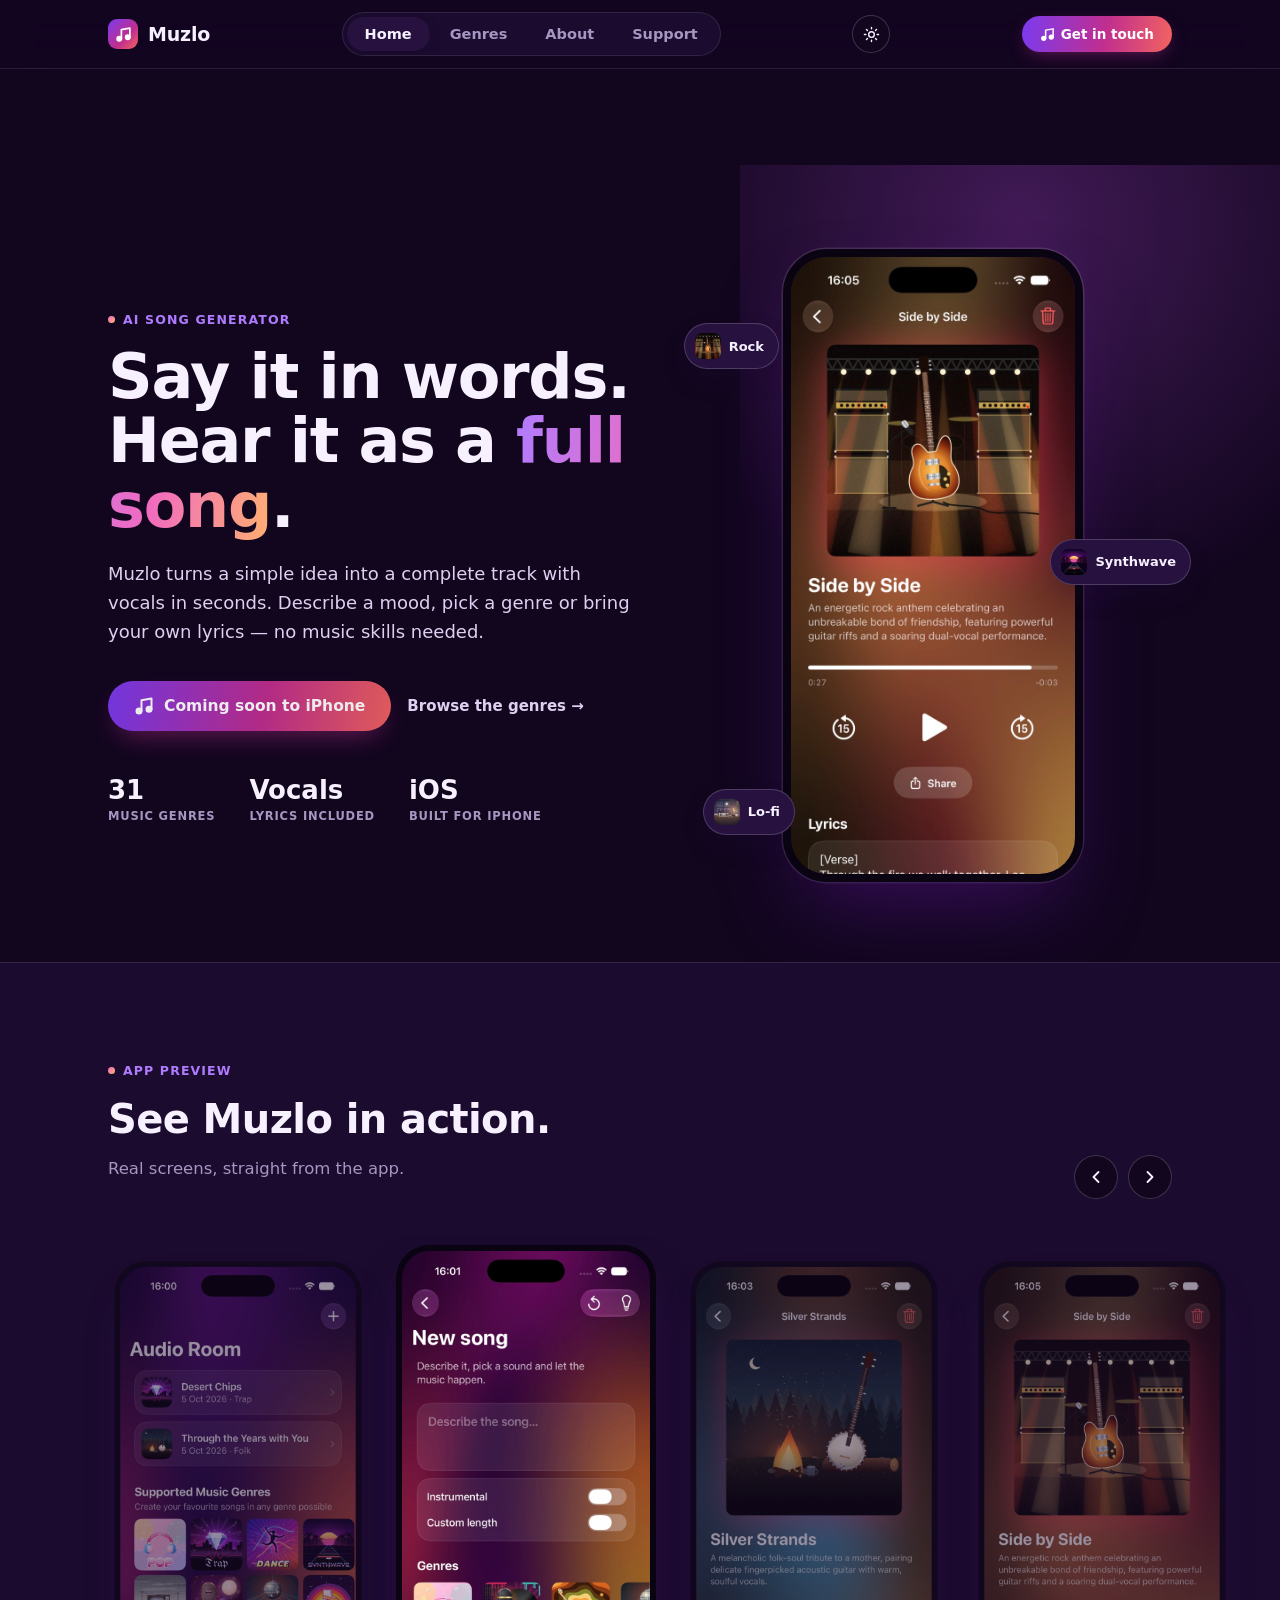
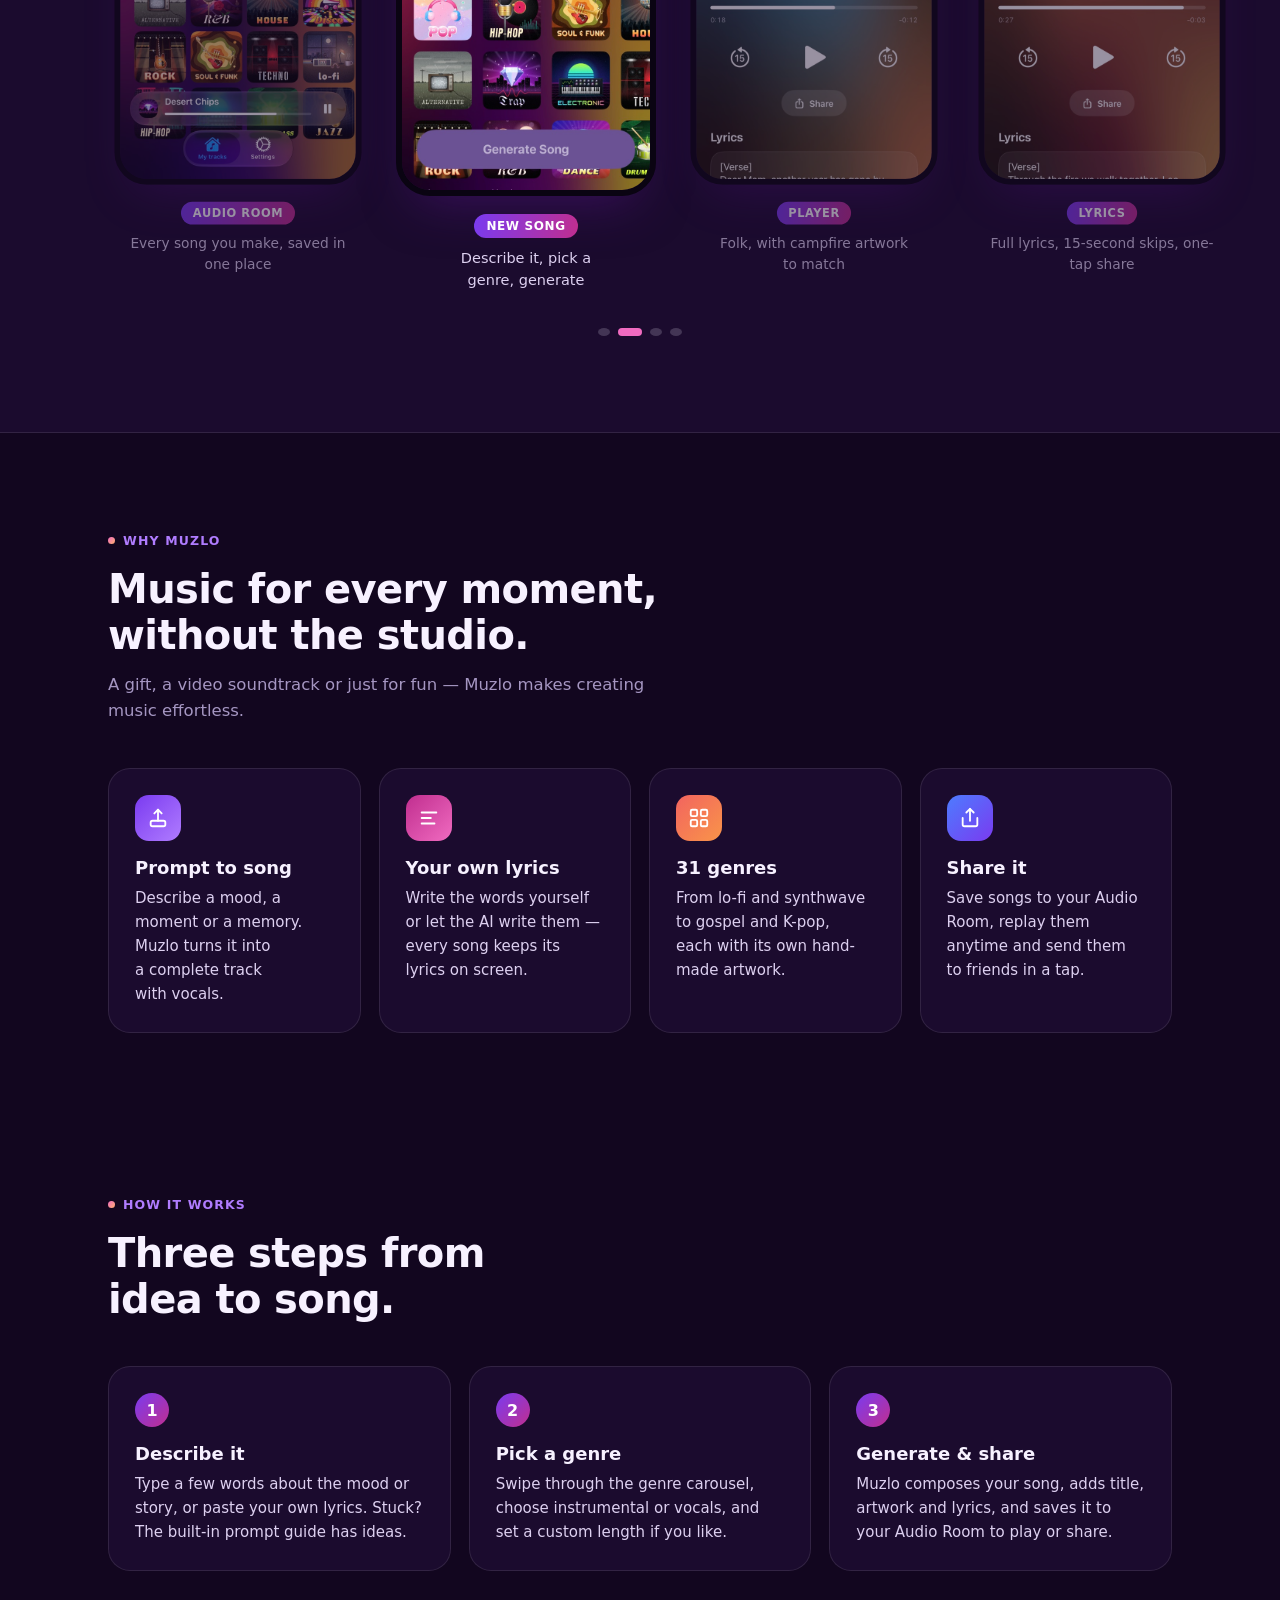
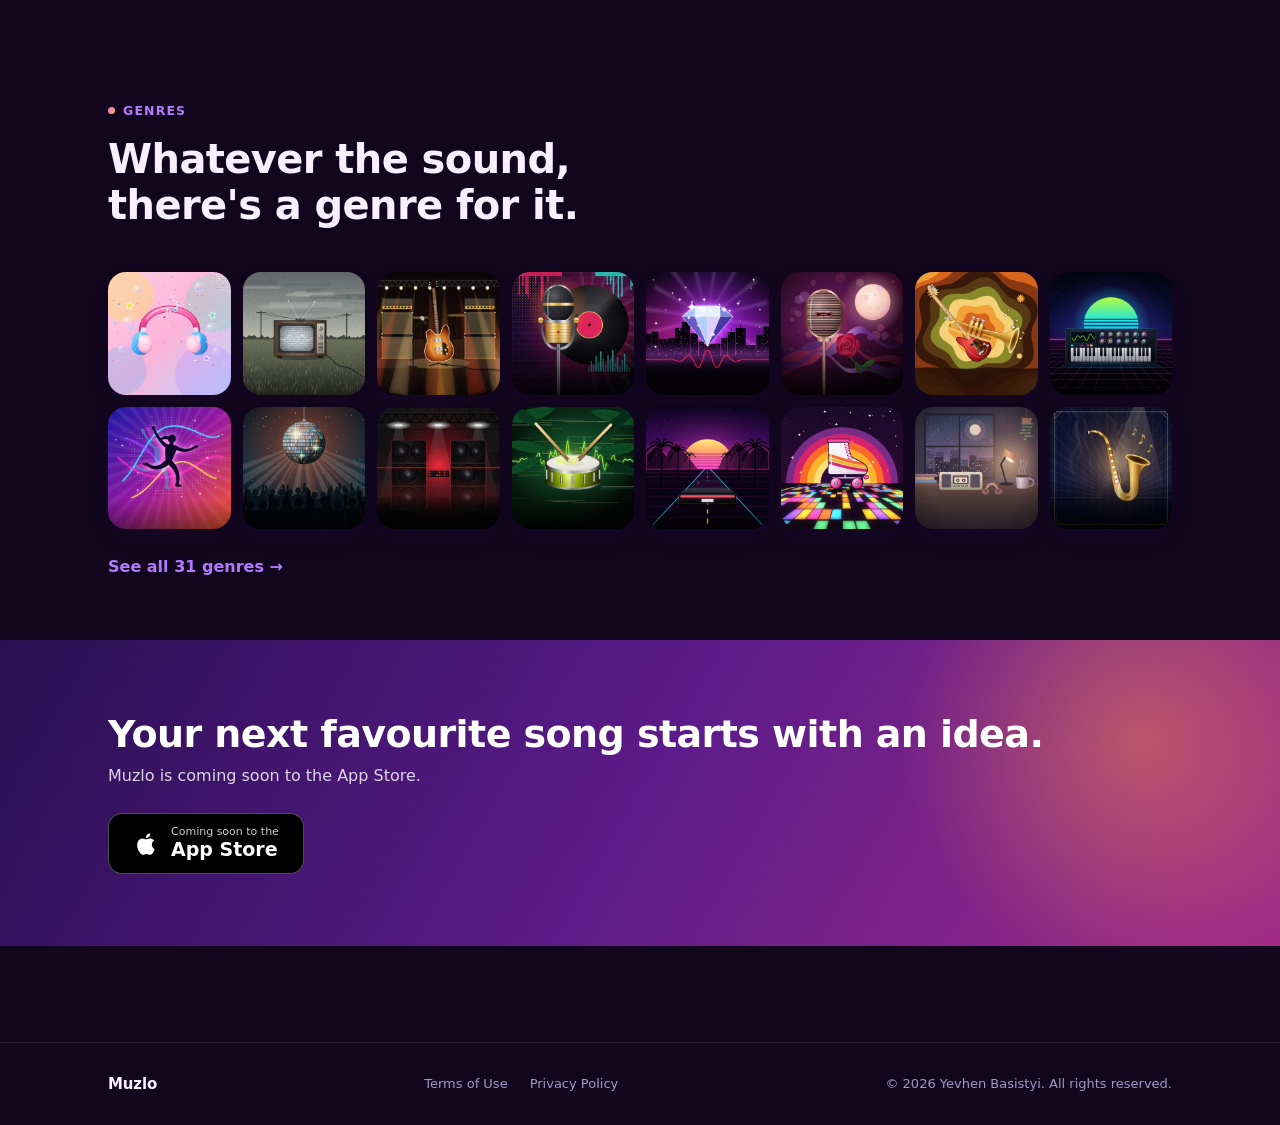
==== index.html @ 52a5652e "second commit" ====
<!DOCTYPE html>
<html lang="en">
<head>
<script>
(function(){
  try{document.documentElement.setAttribute('data-theme',localStorage.getItem('muzlo-theme')||'dark');}
  catch(e){document.documentElement.setAttribute('data-theme','dark');}
})();
</script>
<meta charset="UTF-8">
<meta name="viewport" content="width=device-width, initial-scale=1">
<title>Muzlo — Turn Your Ideas Into Songs</title>
<meta name="description" content="Muzlo turns your ideas into real songs with AI. Describe a mood, pick a genre or write your own lyrics and get a complete song with vocals in seconds. Coming soon to iPhone.">
<link rel="icon" type="image/svg+xml" href="assets/favicon.svg">
<meta property="og:title" content="Muzlo — Turn Your Ideas Into Songs">
<meta property="og:description" content="Muzlo turns your ideas into real songs with AI. Describe a mood, pick a genre or write your own lyrics and get a complete song with vocals in seconds. Coming soon to iPhone.">
<meta property="og:type" content="website">
<meta name="twitter:card" content="summary">
<link rel="canonical" href="https://yevbas.github.io/Muzlo-Web/">
<meta property="og:url" content="https://yevbas.github.io/Muzlo-Web/">
<link rel="stylesheet" href="assets/style.css">
</head>
<body>
<nav class="topnav">
  <div class="wrap topnav-row">
    <a href="#home" class="brand" data-tab-link="home">
      <span class="mark"><svg viewBox="0 0 24 24" fill="none" stroke="currentColor" stroke-width="2.4" stroke-linecap="round" stroke-linejoin="round"><path d="M9 18V5l12-2v13"/><circle cx="6" cy="18" r="3" fill="currentColor"/><circle cx="18" cy="16" r="3" fill="currentColor"/></svg></span>
      <span class="brand-word">Muzlo</span>
    </a>
    <div class="tabbar" id="tabbar" role="tablist" aria-label="Site sections">
      <button role="tab" aria-selected="true" data-tab="home" class="active">Home</button>
      <button role="tab" aria-selected="false" data-tab="genres">Genres</button>
      <button role="tab" aria-selected="false" data-tab="about">About</button>
      <button role="tab" aria-selected="false" data-tab="support">Support</button>
    </div>
    <button type="button" class="theme-toggle" id="themeToggle" aria-label="Toggle color theme">
      <svg class="icon-sun" viewBox="0 0 24 24" fill="none" stroke="currentColor" stroke-width="2" stroke-linecap="round" stroke-linejoin="round"><circle cx="12" cy="12" r="4"/><path d="M12 2v2M12 20v2M4.93 4.93l1.41 1.41M17.66 17.66l1.41 1.41M2 12h2M20 12h2M6.34 17.66l-1.41 1.41M19.07 4.93l-1.41 1.41"/></svg>
      <svg class="icon-moon" viewBox="0 0 24 24" fill="none" stroke="currentColor" stroke-width="2" stroke-linecap="round" stroke-linejoin="round"><path d="M21 12.79A9 9 0 1 1 11.21 3 7 7 0 0 0 21 12.79z"/></svg>
    </button>
    <a class="nav-cta" href="#support" data-tab-link="support"><svg viewBox="0 0 24 24" fill="none" stroke="currentColor" stroke-width="2.4" stroke-linecap="round" stroke-linejoin="round"><path d="M9 18V5l12-2v13"/><circle cx="6" cy="18" r="3" fill="currentColor"/><circle cx="18" cy="16" r="3" fill="currentColor"/></svg><span class="long">Get in touch</span></a>
  </div>
</nav>

<!-- ============ HOME ============ -->
<section class="tabpanel active" id="tab-home" role="tabpanel">
  <div class="hero">
    <div class="hero-bloom" aria-hidden="true"></div>
    <div class="wrap hero-grid">
      <div>
        <div class="eyebrow">AI song generator</div>
        <h1>Say it in words.<br>Hear it as a <span class="grad">full song</span>.</h1>
        <p class="lead">Muzlo turns a simple idea into a complete track with vocals in seconds. Describe a mood, pick a genre or bring your own lyrics — no music skills needed.</p>
        <div class="hero-actions">
          <span class="btn-primary soon"><svg viewBox="0 0 24 24" fill="none" stroke="currentColor" stroke-width="2.4" stroke-linecap="round" stroke-linejoin="round"><path d="M9 18V5l12-2v13"/><circle cx="6" cy="18" r="3" fill="currentColor"/><circle cx="18" cy="16" r="3" fill="currentColor"/></svg>Coming soon to iPhone</span>
          <a class="btn-ghost" data-tab-link="genres" href="#genres">Browse the genres →</a>
        </div>
        <div class="hero-stats">
          <div class="stat"><b>31</b><span>MUSIC GENRES</span></div>
          <div class="stat"><b>Vocals</b><span>LYRICS INCLUDED</span></div>
          <div class="stat"><b>iOS</b><span>BUILT FOR IPHONE</span></div>
        </div>
      </div>
      <div class="hero-visual">
        <div class="phone-stage">
          <div class="phone-shell"><img src="assets/screenshots/song-rock.jpg" alt="Muzlo playing a rock song called Side by Side" /></div>
          <div class="float-chip chip-a"><img src="assets/genres/rock.jpg" alt="">Rock</div>
          <div class="float-chip chip-b"><img src="assets/genres/synthwave.jpg" alt="">Synthwave</div>
          <div class="float-chip chip-c"><img src="assets/genres/lofi.jpg" alt="">Lo-fi</div>
        </div>
      </div>
    </div>
  </div>

  <section class="showcase">
    <div class="wrap">
      <div class="showcase-head">
        <div class="section-head" style="margin-bottom:0">
          <div class="eyebrow">App preview</div>
          <h2>See Muzlo in action.</h2>
          <p>Real screens, straight from the app.</p>
        </div>
        <div class="showcase-nav">
          <button type="button" id="showcasePrev" aria-label="Scroll previous"><svg viewBox="0 0 24 24" fill="none" stroke="currentColor" stroke-width="2.2" stroke-linecap="round" stroke-linejoin="round"><path d="M15 18l-6-6 6-6"/></svg></button>
          <button type="button" id="showcaseNext" aria-label="Scroll next"><svg viewBox="0 0 24 24" fill="none" stroke="currentColor" stroke-width="2.2" stroke-linecap="round" stroke-linejoin="round"><path d="M9 18l6-6-6-6"/></svg></button>
        </div>
      </div>
    </div>
    <div class="showcase-track" id="showcaseTrack">
        <div class="preview-card">
          <div class="preview-screen"><img src="assets/screenshots/home.jpg" alt="Muzlo Audio Room showing saved songs and the supported genres grid" loading="lazy" /></div>
          <span class="preview-tag">Audio Room</span>
          <p class="preview-caption">Every song you make, saved in one place</p>
        </div>
        <div class="preview-card">
          <div class="preview-screen"><img src="assets/screenshots/compose.jpg" alt="Muzlo New song screen with prompt box and genre carousel" loading="lazy" /></div>
          <span class="preview-tag">New song</span>
          <p class="preview-caption">Describe it, pick a genre, generate</p>
        </div>
        <div class="preview-card">
          <div class="preview-screen"><img src="assets/screenshots/song-folk.jpg" alt="Muzlo song player for a folk track with artwork and lyrics" loading="lazy" /></div>
          <span class="preview-tag">Player</span>
          <p class="preview-caption">Folk, with campfire artwork to match</p>
        </div>
        <div class="preview-card">
          <div class="preview-screen"><img src="assets/screenshots/song-rock.jpg" alt="Muzlo song player for a rock track with artwork and lyrics" loading="lazy" /></div>
          <span class="preview-tag">Lyrics</span>
          <p class="preview-caption">Full lyrics, 15-second skips, one-tap share</p>
        </div>
    </div>
    <div class="showcase-dots" id="showcaseDots"></div>
  </section>

  <section>
    <div class="wrap">
      <div class="section-head">
        <div class="eyebrow">Why Muzlo</div>
        <h2>Music for every moment, without the studio.</h2>
        <p>A gift, a video soundtrack or just for fun — Muzlo makes creating music effortless.</p>
      </div>
      <div class="feature-grid">
        <div class="feature-card"><div class="feature-icon fi-a"><svg viewBox="0 0 24 24" fill="none" stroke="currentColor" stroke-width="2" stroke-linecap="round" stroke-linejoin="round"><path d="M12 3v12"/><path d="M8 7l4-4 4 4"/><rect x="4" y="15" width="16" height="6" rx="2"/></svg></div><h3>Prompt to song</h3><p>Describe a mood, a moment or a memory. Muzlo turns it into a complete track with vocals.</p></div>
        <div class="feature-card"><div class="feature-icon fi-b"><svg viewBox="0 0 24 24" fill="none" stroke="currentColor" stroke-width="2" stroke-linecap="round" stroke-linejoin="round"><path d="M4 6h16M4 12h10M4 18h14"/></svg></div><h3>Your own lyrics</h3><p>Write the words yourself or let the AI write them — every song keeps its lyrics on screen.</p></div>
        <div class="feature-card"><div class="feature-icon fi-c"><svg viewBox="0 0 24 24" fill="none" stroke="currentColor" stroke-width="2" stroke-linecap="round" stroke-linejoin="round"><rect x="3" y="3" width="7" height="7" rx="1.5"/><rect x="14" y="3" width="7" height="7" rx="1.5"/><rect x="3" y="14" width="7" height="7" rx="1.5"/><rect x="14" y="14" width="7" height="7" rx="1.5"/></svg></div><h3>31 genres</h3><p>From lo-fi and synthwave to gospel and K-pop, each with its own hand-made artwork.</p></div>
        <div class="feature-card"><div class="feature-icon fi-d"><svg viewBox="0 0 24 24" fill="none" stroke="currentColor" stroke-width="2" stroke-linecap="round" stroke-linejoin="round"><path d="M4 12v7a2 2 0 0 0 2 2h12a2 2 0 0 0 2-2v-7"/><path d="M16 6l-4-4-4 4"/><path d="M12 2v13"/></svg></div><h3>Share it</h3><p>Save songs to your Audio Room, replay them anytime and send them to friends in a tap.</p></div>
      </div>
    </div>
  </section>

  <section class="tight" id="how-it-works">
    <div class="wrap">
      <div class="section-head">
        <div class="eyebrow">How it works</div>
        <h2>Three steps from idea to song.</h2>
      </div>
      <div class="stage-row">
        <div class="stage"><span class="stage-num">1</span><h3>Describe it</h3><p>Type a few words about the mood or story, or paste your own lyrics. Stuck? The built-in prompt guide has ideas.</p></div>
        <div class="stage"><span class="stage-num">2</span><h3>Pick a genre</h3><p>Swipe through the genre carousel, choose instrumental or vocals, and set a custom length if you like.</p></div>
        <div class="stage"><span class="stage-num">3</span><h3>Generate &amp; share</h3><p>Muzlo composes your song, adds title, artwork and lyrics, and saves it to your Audio Room to play or share.</p></div>
      </div>
    </div>
  </section>

  <section class="tight">
    <div class="wrap">
      <div class="section-head">
        <div class="eyebrow">Genres</div>
        <h2>Whatever the sound, there's a genre for it.</h2>
      </div>
      <div class="genre-mosaic">
        <img src="assets/genres/pop.jpg" alt="Pop genre artwork" loading="lazy">
        <img src="assets/genres/alternative.jpg" alt="Alternative genre artwork" loading="lazy">
        <img src="assets/genres/rock.jpg" alt="Rock genre artwork" loading="lazy">
        <img src="assets/genres/hiphop.jpg" alt="Hip-hop genre artwork" loading="lazy">
        <img src="assets/genres/trap.jpg" alt="Trap genre artwork" loading="lazy">
        <img src="assets/genres/rnb.jpg" alt="R&amp;B genre artwork" loading="lazy">
        <img src="assets/genres/soulfunk.jpg" alt="Soul / Funk genre artwork" loading="lazy">
        <img src="assets/genres/electronic.jpg" alt="Electronic genre artwork" loading="lazy">
        <img src="assets/genres/dance.jpg" alt="Dance / EDM genre artwork" loading="lazy">
        <img src="assets/genres/house.jpg" alt="House genre artwork" loading="lazy">
        <img src="assets/genres/techno.jpg" alt="Techno genre artwork" loading="lazy">
        <img src="assets/genres/drumandbass.jpg" alt="Drum and bass genre artwork" loading="lazy">
        <img src="assets/genres/synthwave.jpg" alt="Synthwave genre artwork" loading="lazy">
        <img src="assets/genres/disco.jpg" alt="Disco genre artwork" loading="lazy">
        <img src="assets/genres/lofi.jpg" alt="Lo-fi genre artwork" loading="lazy">
        <img src="assets/genres/jazz.jpg" alt="Jazz genre artwork" loading="lazy">
      </div>
      <a class="more-link" data-tab-link="genres" href="#genres">See all 31 genres →</a>
    </div>
  </section>

  <div class="cta-banner">
    <div class="cta-glow" aria-hidden="true"></div>
    <div class="wrap cta-inner">
      <div><h2>Your next favourite song starts with an idea.</h2><p>Muzlo is coming soon to the App Store.</p></div>
      <div class="store-badges"><span class="store-badge" aria-disabled="true">
          <svg viewBox="0 0 24 24" fill="currentColor"><path d="M18.71 19.5c-.83 1.24-1.71 2.45-3.05 2.47-1.34.03-1.77-.79-3.29-.79-1.53 0-2 .77-3.27.82-1.31.05-2.3-1.32-3.14-2.55C4.25 17 2.94 12.45 4.7 9.39c.87-1.52 2.43-2.48 4.12-2.5 1.28-.02 2.5.87 3.29.87.78 0 2.26-1.07 3.81-.91.65.03 2.47.26 3.64 1.98-.09.06-2.17 1.28-2.15 3.81.03 3.02 2.65 4.03 2.68 4.04-.02.07-.42 1.44-1.38 2.82zM13 3.5c.73-.83 1.94-1.46 2.94-1.5.13 1.17-.34 2.35-1.04 3.19-.69.85-1.83 1.51-2.95 1.42-.15-1.15.41-2.35 1.05-3.11z"/></svg>
          <span class="lines"><small>Coming soon to the</small><span>App Store</span></span>
        </span></div>
    </div>
  </div>
</section>

<!-- ============ GENRES ============ -->
<section class="tabpanel" id="tab-genres" role="tabpanel">
  <section>
    <div class="wrap">
      <div class="section-head">
        <div class="eyebrow">Supported music genres</div>
        <h1 style="font-size:clamp(30px,4vw,44px);font-weight:800;letter-spacing:-.015em;">Create songs in any genre possible.</h1>
        <p>31 genres, each with its own artwork — and every song you generate gets cover art that matches.</p>
      </div>
      <div class="genre-grid">
        <div class="genre-tile"><img src="assets/genres/pop.jpg" alt="Pop genre artwork" loading="lazy"><span>Pop</span></div>
        <div class="genre-tile"><img src="assets/genres/alternative.jpg" alt="Alternative genre artwork" loading="lazy"><span>Alternative</span></div>
        <div class="genre-tile"><img src="assets/genres/rock.jpg" alt="Rock genre artwork" loading="lazy"><span>Rock</span></div>
        <div class="genre-tile"><img src="assets/genres/hiphop.jpg" alt="Hip-hop genre artwork" loading="lazy"><span>Hip-hop</span></div>
        <div class="genre-tile"><img src="assets/genres/trap.jpg" alt="Trap genre artwork" loading="lazy"><span>Trap</span></div>
        <div class="genre-tile"><img src="assets/genres/rnb.jpg" alt="R&amp;B genre artwork" loading="lazy"><span>R&amp;B</span></div>
        <div class="genre-tile"><img src="assets/genres/soulfunk.jpg" alt="Soul / Funk genre artwork" loading="lazy"><span>Soul / Funk</span></div>
        <div class="genre-tile"><img src="assets/genres/electronic.jpg" alt="Electronic genre artwork" loading="lazy"><span>Electronic</span></div>
        <div class="genre-tile"><img src="assets/genres/dance.jpg" alt="Dance / EDM genre artwork" loading="lazy"><span>Dance / EDM</span></div>
        <div class="genre-tile"><img src="assets/genres/house.jpg" alt="House genre artwork" loading="lazy"><span>House</span></div>
        <div class="genre-tile"><img src="assets/genres/techno.jpg" alt="Techno genre artwork" loading="lazy"><span>Techno</span></div>
        <div class="genre-tile"><img src="assets/genres/drumandbass.jpg" alt="Drum and bass genre artwork" loading="lazy"><span>Drum and bass</span></div>
        <div class="genre-tile"><img src="assets/genres/synthwave.jpg" alt="Synthwave genre artwork" loading="lazy"><span>Synthwave</span></div>
        <div class="genre-tile"><img src="assets/genres/disco.jpg" alt="Disco genre artwork" loading="lazy"><span>Disco</span></div>
        <div class="genre-tile"><img src="assets/genres/lofi.jpg" alt="Lo-fi genre artwork" loading="lazy"><span>Lo-fi</span></div>
        <div class="genre-tile"><img src="assets/genres/jazz.jpg" alt="Jazz genre artwork" loading="lazy"><span>Jazz</span></div>
        <div class="genre-tile"><img src="assets/genres/blues.jpg" alt="Blues genre artwork" loading="lazy"><span>Blues</span></div>
        <div class="genre-tile"><img src="assets/genres/gospel.jpg" alt="Gospel genre artwork" loading="lazy"><span>Gospel</span></div>
        <div class="genre-tile"><img src="assets/genres/classical.jpg" alt="Classical genre artwork" loading="lazy"><span>Classical</span></div>
        <div class="genre-tile"><img src="assets/genres/cinematic.jpg" alt="Cinematic genre artwork" loading="lazy"><span>Cinematic</span></div>
        <div class="genre-tile"><img src="assets/genres/ambient.jpg" alt="Ambient genre artwork" loading="lazy"><span>Ambient</span></div>
        <div class="genre-tile"><img src="assets/genres/folk.jpg" alt="Folk genre artwork" loading="lazy"><span>Folk</span></div>
        <div class="genre-tile"><img src="assets/genres/country.jpg" alt="Country genre artwork" loading="lazy"><span>Country</span></div>
        <div class="genre-tile"><img src="assets/genres/reggae.jpg" alt="Reggae genre artwork" loading="lazy"><span>Reggae</span></div>
        <div class="genre-tile"><img src="assets/genres/reggaeton.jpg" alt="Reggaeton genre artwork" loading="lazy"><span>Reggaeton</span></div>
        <div class="genre-tile"><img src="assets/genres/latin.jpg" alt="Latin genre artwork" loading="lazy"><span>Latin</span></div>
        <div class="genre-tile"><img src="assets/genres/metal.jpg" alt="Metal genre artwork" loading="lazy"><span>Metal</span></div>
        <div class="genre-tile"><img src="assets/genres/punk.jpg" alt="Punk genre artwork" loading="lazy"><span>Punk</span></div>
        <div class="genre-tile"><img src="assets/genres/indie.jpg" alt="Indie genre artwork" loading="lazy"><span>Indie</span></div>
        <div class="genre-tile"><img src="assets/genres/kpop.jpg" alt="K-pop genre artwork" loading="lazy"><span>K-pop</span></div>
        <div class="genre-tile"><img src="assets/genres/afrobeats.jpg" alt="Afrobeats genre artwork" loading="lazy"><span>Afrobeats</span></div>
      </div>
    </div>
  </section>
  <div class="cta-banner">
    <div class="cta-glow" aria-hidden="true"></div>
    <div class="wrap cta-inner">
      <div><h2>Pick a genre. Make it yours.</h2><p>Muzlo is coming soon to the App Store.</p></div>
      <div class="store-badges"><span class="store-badge" aria-disabled="true">
          <svg viewBox="0 0 24 24" fill="currentColor"><path d="M18.71 19.5c-.83 1.24-1.71 2.45-3.05 2.47-1.34.03-1.77-.79-3.29-.79-1.53 0-2 .77-3.27.82-1.31.05-2.3-1.32-3.14-2.55C4.25 17 2.94 12.45 4.7 9.39c.87-1.52 2.43-2.48 4.12-2.5 1.28-.02 2.5.87 3.29.87.78 0 2.26-1.07 3.81-.91.65.03 2.47.26 3.64 1.98-.09.06-2.17 1.28-2.15 3.81.03 3.02 2.65 4.03 2.68 4.04-.02.07-.42 1.44-1.38 2.82zM13 3.5c.73-.83 1.94-1.46 2.94-1.5.13 1.17-.34 2.35-1.04 3.19-.69.85-1.83 1.51-2.95 1.42-.15-1.15.41-2.35 1.05-3.11z"/></svg>
          <span class="lines"><small>Coming soon to the</small><span>App Store</span></span>
        </span></div>
    </div>
  </div>
</section>

<!-- ============ ABOUT ============ -->
<section class="tabpanel" id="tab-about" role="tabpanel">
  <section>
    <div class="wrap about-hero">
      <div>
        <div class="eyebrow">About Muzlo</div>
        <h1>Everyone has a song in them. Muzlo helps it out.</h1>
        <p class="lead">Muzlo exists to close the gap between having a musical idea and hearing it — without instruments, software or years of practice.</p>
      </div>
      <div class="mark-card">
        <img src="assets/genres/synthwave.jpg" alt="Synthwave artwork"><img src="assets/genres/folk.jpg" alt="Folk artwork"><img src="assets/genres/jazz.jpg" alt="Jazz artwork"><img src="assets/genres/pop.jpg" alt="Pop artwork">
      </div>
    </div>
  </section>

  <section class="tight">
    <div class="wrap">
      <div class="story-block"><div class="label">The problem</div><div class="body"><h3>Making music has always had a steep entry fee</h3><p>Writing, arranging, recording and singing a song takes tools, training and time. Most people who want a birthday song, a video soundtrack or a tribute to someone they love never get to hear it.</p></div></div>
      <div class="story-block"><div class="label">The approach</div><div class="body"><h3>Let words become music</h3><p>You describe the song; Muzlo does the rest. Song generation is powered by the <a href="https://elevenlabs.io" target="_blank" rel="noopener">ElevenLabs</a> API, which turns your prompt and lyrics into a finished track with vocals, while Muzlo handles the genres, artwork, library and player around it.</p></div></div>
      <div class="story-block"><div class="label">The team</div><div class="body"><h3>Small, independent, and still shipping</h3><p>Muzlo is built by a small independent team who make songs with it every day — every genre, screen and setting exists because someone on the team wanted it.</p></div></div>
    </div>
  </section>

  <section class="tight">
    <div class="wrap">
      <div class="section-head"><div class="eyebrow">What we optimize for</div><h2>Four things we won't compromise on.</h2></div>
      <div class="values-grid">
        <div class="value-card"><span class="n">Speed</span><h3>Seconds, not sessions</h3><p>From idea to playable song fast enough to still be excited about it.</p></div>
        <div class="value-card"><span class="n">Variety</span><h3>Every sound covered</h3><p>31 genres, from lo-fi to metal, so the song fits the moment.</p></div>
        <div class="value-card"><span class="n">Privacy</span><h3>Your ideas are yours</h3><p>No account details, no selling your prompts. Your library stays yours.</p></div>
        <div class="value-card"><span class="n">Simplicity</span><h3>One clear flow</h3><p>Describe, pick, generate. No timelines, no mixers, no manual.</p></div>
      </div>
    </div>
  </section>
  <div class="cta-banner">
    <div class="cta-glow" aria-hidden="true"></div>
    <div class="wrap cta-inner">
      <div><h2>Hear what your idea sounds like.</h2><p>Muzlo is coming soon to the App Store.</p></div>
      <div class="store-badges"><span class="store-badge" aria-disabled="true">
          <svg viewBox="0 0 24 24" fill="currentColor"><path d="M18.71 19.5c-.83 1.24-1.71 2.45-3.05 2.47-1.34.03-1.77-.79-3.29-.79-1.53 0-2 .77-3.27.82-1.31.05-2.3-1.32-3.14-2.55C4.25 17 2.94 12.45 4.7 9.39c.87-1.52 2.43-2.48 4.12-2.5 1.28-.02 2.5.87 3.29.87.78 0 2.26-1.07 3.81-.91.65.03 2.47.26 3.64 1.98-.09.06-2.17 1.28-2.15 3.81.03 3.02 2.65 4.03 2.68 4.04-.02.07-.42 1.44-1.38 2.82zM13 3.5c.73-.83 1.94-1.46 2.94-1.5.13 1.17-.34 2.35-1.04 3.19-.69.85-1.83 1.51-2.95 1.42-.15-1.15.41-2.35 1.05-3.11z"/></svg>
          <span class="lines"><small>Coming soon to the</small><span>App Store</span></span>
        </span></div>
    </div>
  </div>
</section>

<!-- ============ SUPPORT ============ -->
<section class="tabpanel" id="tab-support" role="tabpanel">
  <section>
    <div class="wrap">
      <div class="section-head">
        <div class="eyebrow">Support</div>
        <h1 style="font-size:clamp(30px,4vw,44px);font-weight:800;letter-spacing:-.015em;">How can we help?</h1>
        <p class="lead" style="margin-top:12px;">Answers to what we hear most. Can't find it here — email us directly.</p>
      </div>
      <div class="support-grid">
        <div class="faq-list">
          <details class="faq-item" open><summary class="faq-q">How does Muzlo make songs?<span class="plus"></span></summary><div class="faq-a">You describe the song and choose a genre. Muzlo sends your prompt to the <a href="https://elevenlabs.io" target="_blank" rel="noopener">ElevenLabs</a> API, which generates the music and vocals. Muzlo then adds a title, artwork and lyrics and saves the result to your Audio Room.</div></details>
          <details class="faq-item"><summary class="faq-q">Can I write my own lyrics?<span class="plus"></span></summary><div class="faq-a">Yes. Write your own lyrics in the prompt, or describe a theme and let the AI write them. You can also switch on Instrumental to get a track with no vocals.</div></details>
          <details class="faq-item"><summary class="faq-q">Which genres are supported?<span class="plus"></span></summary><div class="faq-a">31, including pop, hip-hop, rock, lo-fi, electronic, jazz, classical, country, K-pop and Afrobeats. See the Genres tab for the full list.</div></details>
          <details class="faq-item"><summary class="faq-q">Can I choose how long a song is?<span class="plus"></span></summary><div class="faq-a">Yes — turn on Custom length on the New song screen to set the duration yourself.</div></details>
          <details class="faq-item"><summary class="faq-q">Where do my songs go?<span class="plus"></span></summary><div class="faq-a">Every song is saved to your Audio Room, where you can replay it, read the lyrics, share it or delete it.</div></details>
          <details class="faq-item"><summary class="faq-q">Is Muzlo free?<span class="plus"></span></summary><div class="faq-a">Pricing will be shown inside the app before you're asked to pay for anything. Subscriptions are handled through the App Store.</div></details>
          <details class="faq-item"><summary class="faq-q">I have a feature request — where does it go?<span class="plus"></span></summary><div class="faq-a">Straight to the team's inbox. We read every request.</div></details>
        </div>
        <div class="support-side">
          <div class="contact-card"><div class="icon-badge"><svg viewBox="0 0 24 24" fill="none" stroke="#fff" stroke-width="2" stroke-linecap="round" stroke-linejoin="round"><path d="M22 6l-10 7L2 6"/><rect x="2" y="4" width="20" height="16" rx="2"/></svg></div><h3>Email support</h3><p>For bugs, billing, or anything account-related. We reply within one business day.</p><a class="link" href="mailto:plateaibusiness0@gmail.com">plateaibusiness0@gmail.com</a></div>
          <div class="contact-card"><div class="icon-badge"><svg viewBox="0 0 24 24" fill="none" stroke="#fff" stroke-width="2" stroke-linecap="round" stroke-linejoin="round"><path d="M21 15a2 2 0 0 1-2 2H7l-4 4V5a2 2 0 0 1 2-2h14a2 2 0 0 1 2 2z"/></svg></div><h3>Feature requests</h3><p>Tell us which genre or feature is missing.</p><a class="link" href="mailto:plateaibusiness0@gmail.com">plateaibusiness0@gmail.com</a></div>
          <div class="contact-card"><div class="icon-badge"><svg viewBox="0 0 24 24" fill="none" stroke="#fff" stroke-width="2" stroke-linecap="round" stroke-linejoin="round"><circle cx="12" cy="12" r="10"/><path d="M9.09 9a3 3 0 0 1 5.83 1c0 2-3 3-3 3"/><line x1="12" y1="17" x2="12.01" y2="17"/></svg></div><h3>Status &amp; known issues</h3><p>Nothing broken right now. If something feels off, email support first.</p></div>
        </div>
      </div>
    </div>
  </section>
  <div class="cta-banner">
    <div class="cta-glow" aria-hidden="true"></div>
    <div class="wrap cta-inner">
      <div><h2>Ready when you are.</h2><p>Muzlo is coming soon to the App Store.</p></div>
      <div class="store-badges"><span class="store-badge" aria-disabled="true">
          <svg viewBox="0 0 24 24" fill="currentColor"><path d="M18.71 19.5c-.83 1.24-1.71 2.45-3.05 2.47-1.34.03-1.77-.79-3.29-.79-1.53 0-2 .77-3.27.82-1.31.05-2.3-1.32-3.14-2.55C4.25 17 2.94 12.45 4.7 9.39c.87-1.52 2.43-2.48 4.12-2.5 1.28-.02 2.5.87 3.29.87.78 0 2.26-1.07 3.81-.91.65.03 2.47.26 3.64 1.98-.09.06-2.17 1.28-2.15 3.81.03 3.02 2.65 4.03 2.68 4.04-.02.07-.42 1.44-1.38 2.82zM13 3.5c.73-.83 1.94-1.46 2.94-1.5.13 1.17-.34 2.35-1.04 3.19-.69.85-1.83 1.51-2.95 1.42-.15-1.15.41-2.35 1.05-3.11z"/></svg>
          <span class="lines"><small>Coming soon to the</small><span>App Store</span></span>
        </span></div>
    </div>
  </div>
</section>

<footer>
  <div class="wrap foot-row">
    <span class="brand">Muzlo</span>
    <nav class="foot-legal">
      <a href="terms.html" target="_blank" rel="noopener">Terms of Use</a>
      <a href="privacy.html" target="_blank" rel="noopener">Privacy Policy</a>
    </nav>
    <span>&copy; 2026 Yevhen Basistyi. All rights reserved.</span>
  </div>
</footer>

<script>
(function(){
  var buttons=Array.prototype.slice.call(document.querySelectorAll('.tabbar button'));
  var panels={home:document.getElementById('tab-home'),genres:document.getElementById('tab-genres'),about:document.getElementById('tab-about'),support:document.getElementById('tab-support')};
  function activate(name,push){
    buttons.forEach(function(b){var on=b.dataset.tab===name;b.classList.toggle('active',on);b.setAttribute('aria-selected',on?'true':'false');});
    Object.keys(panels).forEach(function(k){panels[k].classList.toggle('active',k===name);});
    if(push!==false)history.replaceState(null,'','#'+name);
    window.scrollTo({top:0,behavior:'auto'});
  }
  buttons.forEach(function(b){b.addEventListener('click',function(){activate(b.dataset.tab);});});
  document.querySelectorAll('[data-tab-link]').forEach(function(el){
    el.addEventListener('click',function(e){
      if(el.getAttribute('href')==='#how-it-works')return;
      e.preventDefault();activate(el.dataset.tabLink);
    });
  });
  var initial=(location.hash||'#home').replace('#','');
  if(!panels[initial])initial='home';
  requestAnimationFrame(function(){activate(initial,false);});

  var track=document.getElementById('showcaseTrack'),prevBtn=document.getElementById('showcasePrev'),nextBtn=document.getElementById('showcaseNext'),dotsWrap=document.getElementById('showcaseDots');
  if(track){
    var cards=Array.prototype.slice.call(track.querySelectorAll('.preview-card')),dots=[],activeIndex=-1;
    cards.forEach(function(_,i){
      var d=document.createElement('button');d.type='button';d.setAttribute('aria-label','Go to preview '+(i+1));
      d.addEventListener('click',function(){cards[i].scrollIntoView({behavior:'smooth',inline:'center',block:'nearest'});});
      dotsWrap.appendChild(d);dots.push(d);
    });
    function setActive(idx){if(idx===activeIndex)return;activeIndex=idx;cards.forEach(function(c,i){c.classList.toggle('is-active',i===idx);});dots.forEach(function(d,i){d.classList.toggle('is-active',i===idx);});}
    var ticking=false;
    function update(){
      ticking=false;var r=track.getBoundingClientRect(),c=r.left+r.width/2,best=0,bd=Infinity;
      cards.forEach(function(el,i){var b=el.getBoundingClientRect(),d=Math.abs(b.left+b.width/2-c);if(d<bd){bd=d;best=i;}});
      setActive(best);
    }
    track.addEventListener('scroll',function(){if(!ticking){ticking=true;requestAnimationFrame(update);}},{passive:true});
    window.addEventListener('resize',update);requestAnimationFrame(update);
    function go(i){i=Math.max(0,Math.min(cards.length-1,i));cards[i].scrollIntoView({behavior:'smooth',inline:'center',block:'nearest'});}
    prevBtn.addEventListener('click',function(){go(activeIndex-1);});
    nextBtn.addEventListener('click',function(){go(activeIndex+1);});
    var down=false,sx,sl;
    track.addEventListener('mousedown',function(e){down=true;sx=e.pageX;sl=track.scrollLeft;track.style.scrollSnapType='none';});
    window.addEventListener('mouseup',function(){if(down){down=false;track.style.scrollSnapType='';}});
    track.addEventListener('mousemove',function(e){if(!down)return;e.preventDefault();track.scrollLeft=sl-(e.pageX-sx)*1.2;});
  }
})();
</script>
<script>
(function(){
  var btn=document.getElementById('themeToggle');if(!btn)return;
  btn.addEventListener('click',function(){
    var cur=document.documentElement.getAttribute('data-theme')==='light'?'light':'dark';
    var next=cur==='dark'?'light':'dark';
    document.documentElement.setAttribute('data-theme',next);
    try{localStorage.setItem('muzlo-theme',next);}catch(e){}
  });
})();
</script>
</body>
</html>
---- assets/style.css ----
:root{
  --ink:#1A0B33;--ink-soft:#4A3B66;--muted:#7C6D96;
  --paper:#FFFFFF;--paper-soft:#F6F2FC;--paper-raise:#FFFFFF;
  --line:rgba(26,11,51,.09);--line-strong:rgba(26,11,51,.17);
  --violet:#7A2FD0;--magenta:#C02E8F;--coral:#F2645F;--amber:#F99449;
  --glow:rgba(160,60,210,.30);
  --cta-1:#7A3BF0;--cta-2:#C02E8F;--cta-3:#F2645F;
  --shadow-color:26 11 51;
  --font-display:ui-rounded,"SF Pro Rounded","SFRounded","Hiragino Maru Gothic ProN",-apple-system,system-ui,sans-serif;
  --font-body:-apple-system,"SF Pro Text",system-ui,"Segoe UI","Helvetica Neue",Arial,sans-serif;
  color-scheme:light;
}
@media (prefers-color-scheme:dark){:root:not([data-theme="light"]){
  --ink:#F7F1FF;--ink-soft:#DDD0F0;--muted:#A596C2;
  --paper:#12061F;--paper-soft:#1B0B2E;--paper-raise:#26113F;
  --line:rgba(247,241,255,.10);--line-strong:rgba(247,241,255,.19);
  --violet:#B07CFF;--magenta:#F06BC0;--coral:#FF8A6E;--amber:#FFB070;--glow:rgba(190,80,230,.28);color-scheme:dark}}
:root[data-theme="dark"]{
  --ink:#F7F1FF;--ink-soft:#DDD0F0;--muted:#A596C2;
  --paper:#12061F;--paper-soft:#1B0B2E;--paper-raise:#26113F;
  --line:rgba(247,241,255,.10);--line-strong:rgba(247,241,255,.19);
  --violet:#B07CFF;--magenta:#F06BC0;--coral:#FF8A6E;--amber:#FFB070;--glow:rgba(190,80,230,.28);color-scheme:dark}
*{box-sizing:border-box}
html{scroll-behavior:smooth}
body{margin:0;background:var(--paper);color:var(--ink);font-family:var(--font-body);-webkit-font-smoothing:antialiased;overflow-x:hidden}
img{max-width:100%;display:block}
h1,h2,h3,.eyebrow,.brand-word{font-family:var(--font-display)}
h1,h2,h3{text-wrap:balance;margin:0}
p{text-wrap:pretty}
a{color:inherit;text-decoration:none}
button{font:inherit;color:inherit;background:none;border:none;cursor:pointer}
::selection{background:var(--magenta);color:#fff}
.wrap{max-width:1120px;margin:0 auto;padding:0 28px}

/* nav */
.topnav{position:sticky;top:0;z-index:100;backdrop-filter:blur(20px) saturate(1.4);-webkit-backdrop-filter:blur(20px) saturate(1.4);background:color-mix(in srgb,var(--paper) 72%,transparent);border-bottom:1px solid var(--line)}
.topnav-row{display:flex;align-items:center;justify-content:space-between;height:68px;gap:20px}
.brand{display:flex;align-items:center;gap:10px;font-weight:800;font-size:19px;letter-spacing:-.01em;flex-shrink:0}
.brand .mark{width:30px;height:30px;border-radius:9px;background:linear-gradient(135deg,var(--cta-1),var(--cta-2) 60%,var(--cta-3));display:grid;place-items:center;flex-shrink:0}
.brand .mark svg{width:17px;height:17px;color:#fff}
.tabbar{display:flex;align-items:center;gap:2px;background:var(--paper-soft);border:1px solid var(--line);border-radius:999px;padding:4px;flex-shrink:1;min-width:0;overflow-x:auto;scrollbar-width:none}
.tabbar::-webkit-scrollbar{display:none}
.tabbar button{flex-shrink:0;padding:9px 18px;border-radius:999px;font-size:14.5px;font-weight:600;color:var(--muted);transition:color .25s,background .25s,box-shadow .25s;white-space:nowrap}
.tabbar button.active{color:var(--ink);background:var(--paper-raise);box-shadow:0 1px 2px rgba(var(--shadow-color)/.06),0 4px 14px rgba(var(--shadow-color)/.12)}
.nav-cta{position:relative;z-index:0;display:flex;align-items:center;gap:6px;padding:10px 18px;border-radius:999px;font-size:13.5px;font-weight:700;color:#fff;background:linear-gradient(100deg,var(--cta-1),var(--cta-2) 55%,var(--cta-3));box-shadow:0 6px 18px -6px rgba(192,46,143,.55);flex-shrink:0;transition:transform .25s}
.nav-cta:hover{transform:translateY(-1px)}
.nav-cta svg{width:15px;height:15px}
.theme-toggle{width:38px;height:38px;border-radius:50%;background:var(--paper);border:1px solid var(--line-strong);display:flex;align-items:center;justify-content:center;color:var(--ink);flex-shrink:0;transition:transform .25s,border-color .25s,color .25s}
.theme-toggle:hover{transform:translateY(-2px);border-color:var(--magenta);color:var(--magenta)}
.theme-toggle svg{width:17px;height:17px}
.theme-toggle .icon-sun,.theme-toggle .icon-moon{display:none}
:root[data-theme="dark"] .theme-toggle .icon-sun{display:block}
:root[data-theme="light"] .theme-toggle .icon-moon{display:block}
@media (max-width:720px){
  .wrap{padding:0 18px}.topnav-row{gap:8px;height:60px}
  .tabbar button{padding:8px 12px;font-size:13.5px}
  .brand .brand-word{display:none}.nav-cta{padding:9px 12px}.nav-cta .long{display:none}
  .theme-toggle{width:32px;height:32px}.theme-toggle svg{width:15px;height:15px}}
@media (max-width:400px){.wrap{padding:0 14px}.tabbar button{padding:7px 9px;font-size:12px}.nav-cta{display:none}}

/* sections */
.tabpanel{display:none}
.tabpanel.active{display:block;animation:fadein .5s ease both}
@keyframes fadein{from{opacity:0;transform:translateY(8px)}to{opacity:1;transform:none}}
section{padding:96px 0}
section.tight{padding:64px 0}
.tabpanel>section:first-child{padding-top:44px}
.eyebrow{display:inline-flex;align-items:center;gap:8px;font-size:12.5px;font-weight:700;letter-spacing:.09em;text-transform:uppercase;color:var(--violet);margin-bottom:18px}
.eyebrow::before{content:"";width:7px;height:7px;border-radius:50%;background:linear-gradient(135deg,var(--magenta),var(--amber))}
.section-head{max-width:640px;margin-bottom:44px}
.section-head h2{font-size:clamp(28px,3.6vw,40px);font-weight:800;letter-spacing:-.015em}
.section-head p{margin-top:14px;font-size:16.5px;color:var(--muted);line-height:1.6}
.lead{font-size:18px;line-height:1.6;color:var(--ink-soft)}
.grad{background:linear-gradient(100deg,var(--violet),var(--magenta) 55%,var(--amber));-webkit-background-clip:text;background-clip:text;color:transparent}

/* hero */
.hero{position:relative;padding:0 0 60px;overflow:hidden}
@media (min-width:881px){.hero{padding-top:64px}}
.hero-bloom{position:absolute;top:-220px;right:-160px;width:700px;height:700px;background:radial-gradient(circle at 40% 40%,var(--glow),transparent 68%);pointer-events:none}
.hero-grid{display:grid;grid-template-columns:1.05fr .95fr;gap:56px;align-items:center;position:relative}
@media (max-width:880px){.hero{padding-top:32px}.hero-grid{grid-template-columns:1fr}.hero-visual{order:-1}}
.hero h1{font-size:clamp(36px,5.4vw,62px);font-weight:800;line-height:1.04;letter-spacing:-.02em}
.hero p.lead{margin-top:22px;max-width:46ch}
.hero-actions{display:flex;align-items:center;gap:16px;margin-top:34px;flex-wrap:wrap}
.btn-primary{display:inline-flex;align-items:center;gap:10px;padding:15px 26px;border-radius:999px;background:linear-gradient(100deg,var(--cta-1),var(--cta-2) 55%,var(--cta-3));color:#fff;font-weight:700;font-size:15.5px;box-shadow:0 12px 28px -10px rgba(192,46,143,.6);transition:transform .25s}
.btn-primary:hover{transform:translateY(-2px)}
.btn-primary.soon{cursor:default;opacity:.92}
.btn-primary svg{width:20px;height:20px}
.btn-ghost{font-weight:700;font-size:15px;color:var(--ink-soft)}
.btn-ghost:hover{color:var(--magenta)}
.hero-stats{display:flex;gap:34px;margin-top:44px;flex-wrap:wrap}
.stat b{display:block;font-family:var(--font-display);font-size:26px;font-weight:800}
.stat span{font-size:11.5px;font-weight:700;letter-spacing:.07em;color:var(--muted)}
.phone-stage{position:relative;display:flex;justify-content:center;padding:20px 0}
.phone-shell{width:min(300px,72vw);border-radius:44px;border:8px solid #0a0412;overflow:hidden;box-shadow:0 40px 80px -24px rgba(90,20,140,.55),0 0 0 1.5px rgba(255,255,255,.12);animation:float 6s ease-in-out infinite}
.phone-shell img{width:100%}
@keyframes float{50%{transform:translateY(-10px)}}
@media (prefers-reduced-motion:reduce){.phone-shell{animation:none}}
.float-chip{position:absolute;display:flex;align-items:center;gap:8px;padding:9px 14px 9px 10px;border-radius:999px;background:var(--paper-raise);border:1px solid var(--line-strong);font-size:13px;font-weight:700;box-shadow:0 12px 30px -10px rgba(var(--shadow-color)/.35)}
.float-chip img{width:26px;height:26px;border-radius:7px;object-fit:cover}
.chip-a{top:14%;left:-2%}.chip-b{top:46%;right:-4%}.chip-c{bottom:10%;left:2%}
@media (max-width:520px){.chip-a{left:0}.chip-b{right:0}}

/* showcase */
.showcase{position:relative;background:var(--paper-soft);border-block:1px solid var(--line);overflow:hidden}
.showcase-head{display:flex;justify-content:space-between;align-items:flex-end;gap:20px;margin-bottom:36px}
.showcase-nav{display:flex;gap:10px}
.showcase-nav button{width:44px;height:44px;border-radius:50%;border:1px solid var(--line-strong);background:var(--paper);display:grid;place-items:center;transition:border-color .25s,color .25s}
.showcase-nav button:hover{border-color:var(--magenta);color:var(--magenta)}
.showcase-nav svg{width:20px;height:20px}
.showcase-track{display:flex;gap:28px;overflow-x:auto;scroll-snap-type:x mandatory;padding:10px max(28px,calc((100vw - 1120px)/2 + 28px)) 30px;scrollbar-width:none;cursor:grab}
.showcase-track::-webkit-scrollbar{display:none}
.preview-card{flex:0 0 min(260px,66vw);scroll-snap-align:center;text-align:center;opacity:.55;transform:scale(.95);transition:opacity .3s,transform .3s}
.preview-card.is-active{opacity:1;transform:none}
.preview-screen{border-radius:34px;border:6px solid #0a0412;overflow:hidden;box-shadow:0 24px 50px -20px rgba(90,20,140,.5)}
.preview-screen img{width:100%;-webkit-user-drag:none;user-select:none}
.preview-tag{display:inline-block;margin-top:18px;padding:5px 12px;border-radius:999px;font-size:12px;font-weight:800;letter-spacing:.05em;text-transform:uppercase;color:#fff;background:linear-gradient(100deg,var(--cta-1),var(--cta-2))}
.preview-caption{margin:10px 6px 0;font-size:14.5px;color:var(--ink-soft);line-height:1.5}
.showcase-dots{display:flex;justify-content:center;gap:8px;margin-top:6px}
.showcase-dots button{width:8px;height:8px;border-radius:50%;background:var(--line-strong);transition:width .25s,background .25s}
.showcase-dots button.is-active{width:24px;border-radius:99px;background:var(--magenta)}

/* cards */
.feature-grid{display:grid;grid-template-columns:repeat(4,1fr);gap:18px}
@media (max-width:980px){.feature-grid{grid-template-columns:repeat(2,1fr)}}
@media (max-width:560px){.feature-grid{grid-template-columns:1fr}}
.feature-card,.value-card,.stage{padding:26px;border-radius:22px;background:var(--paper-soft);border:1px solid var(--line)}
.feature-card h3,.value-card h3,.stage h3{font-size:18px;font-weight:700;margin:16px 0 8px}
.feature-card p,.value-card p,.stage p{margin:0;font-size:15px;line-height:1.6;color:var(--ink-soft)}
.feature-icon{width:46px;height:46px;border-radius:14px;display:grid;place-items:center;color:#fff}
.feature-icon svg{width:22px;height:22px}
.fi-a{background:linear-gradient(135deg,#7A3BF0,#B07CFF)}.fi-b{background:linear-gradient(135deg,#C02E8F,#F06BC0)}.fi-c{background:linear-gradient(135deg,#F2645F,#F99449)}.fi-d{background:linear-gradient(135deg,#4D7CFF,#7A3BF0)}
.stage-row{display:grid;grid-template-columns:repeat(3,1fr);gap:18px}
@media (max-width:760px){.stage-row{grid-template-columns:1fr}}
.stage-num{width:34px;height:34px;border-radius:50%;display:grid;place-items:center;font-weight:800;color:#fff;background:linear-gradient(135deg,var(--cta-1),var(--cta-2))}
.values-grid{display:grid;grid-template-columns:repeat(4,1fr);gap:18px}
@media (max-width:980px){.values-grid{grid-template-columns:repeat(2,1fr)}}
@media (max-width:560px){.values-grid{grid-template-columns:1fr}}
.value-card .n{font-size:12px;font-weight:800;letter-spacing:.08em;text-transform:uppercase;color:var(--violet)}
.value-card h3{margin-top:10px}

/* genres */
.genre-strip{display:flex;gap:14px;overflow:hidden;margin-top:6px}
.genre-grid{display:grid;grid-template-columns:repeat(auto-fill,minmax(150px,1fr));gap:18px}
.genre-tile{display:block;border-radius:22px;overflow:hidden;border:1px solid var(--line);background:var(--paper-soft);transition:transform .3s,box-shadow .3s}
.genre-tile:hover{transform:translateY(-4px) rotate(-.6deg);box-shadow:0 20px 40px -18px rgba(90,20,140,.55)}
.genre-tile img{width:100%;aspect-ratio:1;object-fit:cover}
.genre-tile span{display:block;padding:10px 12px;font-size:13.5px;font-weight:700;text-align:center}
.genre-mosaic{display:grid;grid-template-columns:repeat(8,1fr);gap:12px}
@media (max-width:880px){.genre-mosaic{grid-template-columns:repeat(4,1fr)}}
.genre-mosaic img{width:100%;aspect-ratio:1;object-fit:cover;border-radius:18px;box-shadow:0 10px 24px -14px rgba(var(--shadow-color)/.5)}
.more-link{display:inline-block;margin-top:28px;font-weight:700;color:var(--violet)}
.more-link:hover{color:var(--magenta)}

/* about */
.about-hero{display:grid;grid-template-columns:1.2fr .8fr;gap:56px;align-items:center}
@media (max-width:880px){.about-hero{grid-template-columns:1fr}}
.about-hero h1{font-size:clamp(32px,4.6vw,52px);font-weight:800;line-height:1.08;letter-spacing:-.02em}
.about-hero .lead{margin-top:20px}
.mark-card{position:relative;display:grid;grid-template-columns:1fr 1fr;gap:10px;padding:14px;border-radius:30px;background:var(--paper-soft);border:1px solid var(--line)}
.mark-card img{border-radius:18px;aspect-ratio:1;object-fit:cover}
.story-block{display:grid;grid-template-columns:200px 1fr;gap:32px;padding:34px 0;border-top:1px solid var(--line)}
.story-block:first-child{border-top:none}
@media (max-width:700px){.story-block{grid-template-columns:1fr;gap:10px}}
.story-block .label{font-size:12.5px;font-weight:800;letter-spacing:.08em;text-transform:uppercase;color:var(--violet)}
.story-block h3{font-size:22px;font-weight:700;margin-bottom:12px}
.story-block p{margin:0;font-size:16px;line-height:1.7;color:var(--ink-soft);max-width:64ch}
.story-block a,.faq-a a{color:var(--violet);font-weight:600}

/* support */
.support-grid{display:grid;grid-template-columns:1.4fr 1fr;gap:36px;align-items:start}
@media (max-width:880px){.support-grid{grid-template-columns:1fr}}
.faq-list{display:flex;flex-direction:column;gap:12px}
.faq-item{border:1px solid var(--line);background:var(--paper-soft);border-radius:18px;overflow:hidden}
.faq-q{list-style:none;cursor:pointer;display:flex;justify-content:space-between;align-items:center;gap:16px;padding:20px 22px;font-weight:700;font-size:16px}
.faq-q::-webkit-details-marker{display:none}
.plus{position:relative;width:14px;height:14px;flex-shrink:0}
.plus::before,.plus::after{content:"";position:absolute;background:var(--violet);border-radius:2px;transition:transform .25s}
.plus::before{left:0;right:0;top:6px;height:2px}.plus::after{top:0;bottom:0;left:6px;width:2px}
.faq-item[open] .plus::after{transform:scaleY(0)}
.faq-a{padding:0 22px 22px;font-size:15.5px;line-height:1.7;color:var(--ink-soft)}
.support-side{display:flex;flex-direction:column;gap:16px}
.contact-card{padding:24px;border-radius:22px;border:1px solid var(--line);background:var(--paper-soft)}
.icon-badge{width:42px;height:42px;border-radius:13px;display:grid;place-items:center;background:linear-gradient(135deg,var(--cta-1),var(--cta-2))}
.icon-badge svg{width:20px;height:20px}
.contact-card h3{font-size:18px;margin:14px 0 6px}
.contact-card p{margin:0 0 10px;font-size:14.5px;line-height:1.55;color:var(--ink-soft)}
.contact-card .link{font-weight:700;color:var(--violet);word-break:break-all}

/* cta + footer */
.cta-banner{position:relative;overflow:hidden;padding:72px 0;background:linear-gradient(120deg,#2A0F52,#5B1B8A 50%,#A12A86);color:#fff}
.cta-glow{position:absolute;right:-120px;top:-160px;width:520px;height:520px;background:radial-gradient(circle,rgba(249,148,73,.45),transparent 65%);pointer-events:none}
.cta-inner{position:relative;display:flex;justify-content:space-between;align-items:center;gap:28px;flex-wrap:wrap}
.cta-inner h2{font-size:clamp(26px,3.4vw,38px);font-weight:800;letter-spacing:-.015em}
.cta-inner p{margin:10px 0 0;opacity:.82;font-size:16px}
.store-badge{display:inline-flex;align-items:center;gap:12px;padding:12px 24px;border-radius:14px;background:#000;border:1px solid rgba(255,255,255,.3);color:#fff}
.store-badge svg{width:26px;height:26px}
.store-badge .lines{display:flex;flex-direction:column;line-height:1.15}
.store-badge small{font-size:11px;opacity:.8}.store-badge .lines span{font-size:19px;font-weight:700}
footer{padding:32px 0;border-top:1px solid var(--line)}
.foot-row{display:flex;justify-content:space-between;align-items:center;gap:16px;flex-wrap:wrap;font-size:13px;color:var(--muted)}
.foot-row .brand{font-size:15px;color:var(--ink)}
.foot-legal{display:flex;gap:22px}
.foot-legal a:hover{color:var(--magenta)}

/* legal pages */
body.legal .wrap{max-width:760px}
body.legal .topnav-row{max-width:760px;margin:0 auto;padding:0 28px}
.back{font-size:13.5px;font-weight:700;color:var(--muted);white-space:nowrap}
.back:hover{color:var(--magenta)}
header.legal-hero{padding:32px 0 36px;border-bottom:1px solid var(--line)}
header.legal-hero h1{font-size:clamp(30px,4.4vw,42px);font-weight:800;letter-spacing:-.015em;line-height:1.08}
.updated{margin-top:14px;font-size:13.5px;color:var(--muted)}
header.legal-hero .lead{margin-top:22px;font-size:16px;line-height:1.7;max-width:62ch}
article{padding:48px 0 96px}
.clause{padding:30px 0;border-top:1px solid var(--line)}
.clause:first-child{border-top:none;padding-top:0}
.clause-num{font-size:12.5px;font-weight:800;letter-spacing:.06em;color:var(--violet);margin-bottom:8px}
.clause h2{font-size:19px;font-weight:700;margin-bottom:12px;letter-spacing:-.01em}
.clause p{font-size:15.5px;line-height:1.75;color:var(--ink-soft);margin:0 0 12px}
.clause p:last-child{margin-bottom:0}
.clause ul{margin:0 0 12px;padding-left:20px}
.clause li{font-size:15.5px;line-height:1.75;color:var(--ink-soft);margin-bottom:6px}
.clause a{color:var(--violet);font-weight:600}
.clause a:hover{text-decoration:underline}
.partner-grid,.region-row{display:grid;grid-template-columns:repeat(2,1fr);gap:12px;margin:4px 0}
@media (max-width:560px){.partner-grid,.region-row{grid-template-columns:1fr}}
.partner-card,.region-card{padding:16px 18px;background:var(--paper-soft);border:1px solid var(--line);border-radius:14px}
.partner-card b{display:block;font-size:14.5px;margin-bottom:4px}
.partner-card span{font-size:13.5px;color:var(--muted);line-height:1.5}
.region-card b{display:block;font-size:14px;font-weight:800;letter-spacing:.03em;text-transform:uppercase;color:var(--magenta);margin-bottom:8px}
.region-card p{margin:0;font-size:14.5px}
.contact-box{margin-top:8px;padding:20px 22px;background:var(--paper-soft);border:1px solid var(--line);border-radius:16px;font-size:15px;display:flex;flex-direction:column;gap:12px}
.contact-box b{display:block;margin-bottom:2px}
@media (max-width:480px){body.legal .wrap,body.legal .topnav-row{padding:0 16px}.back{font-size:11.5px}.brand .brand-word{display:none}}
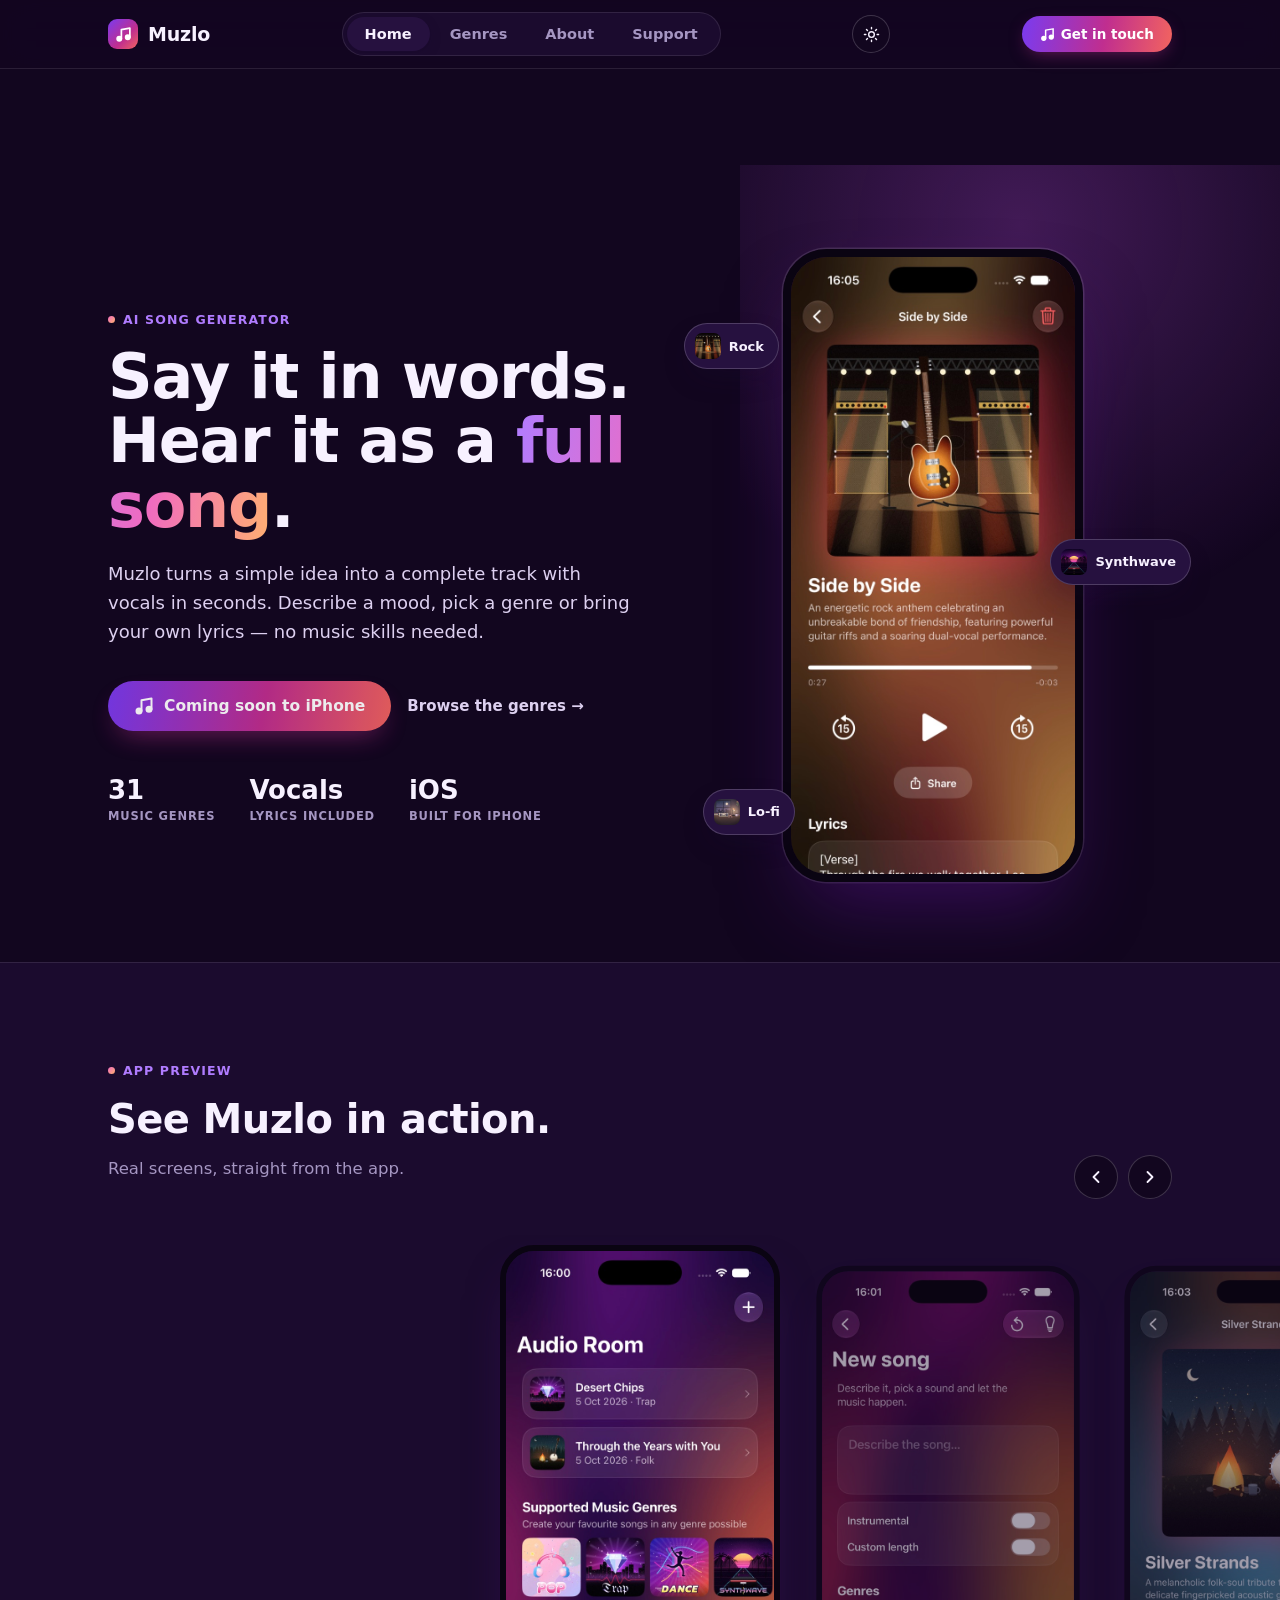
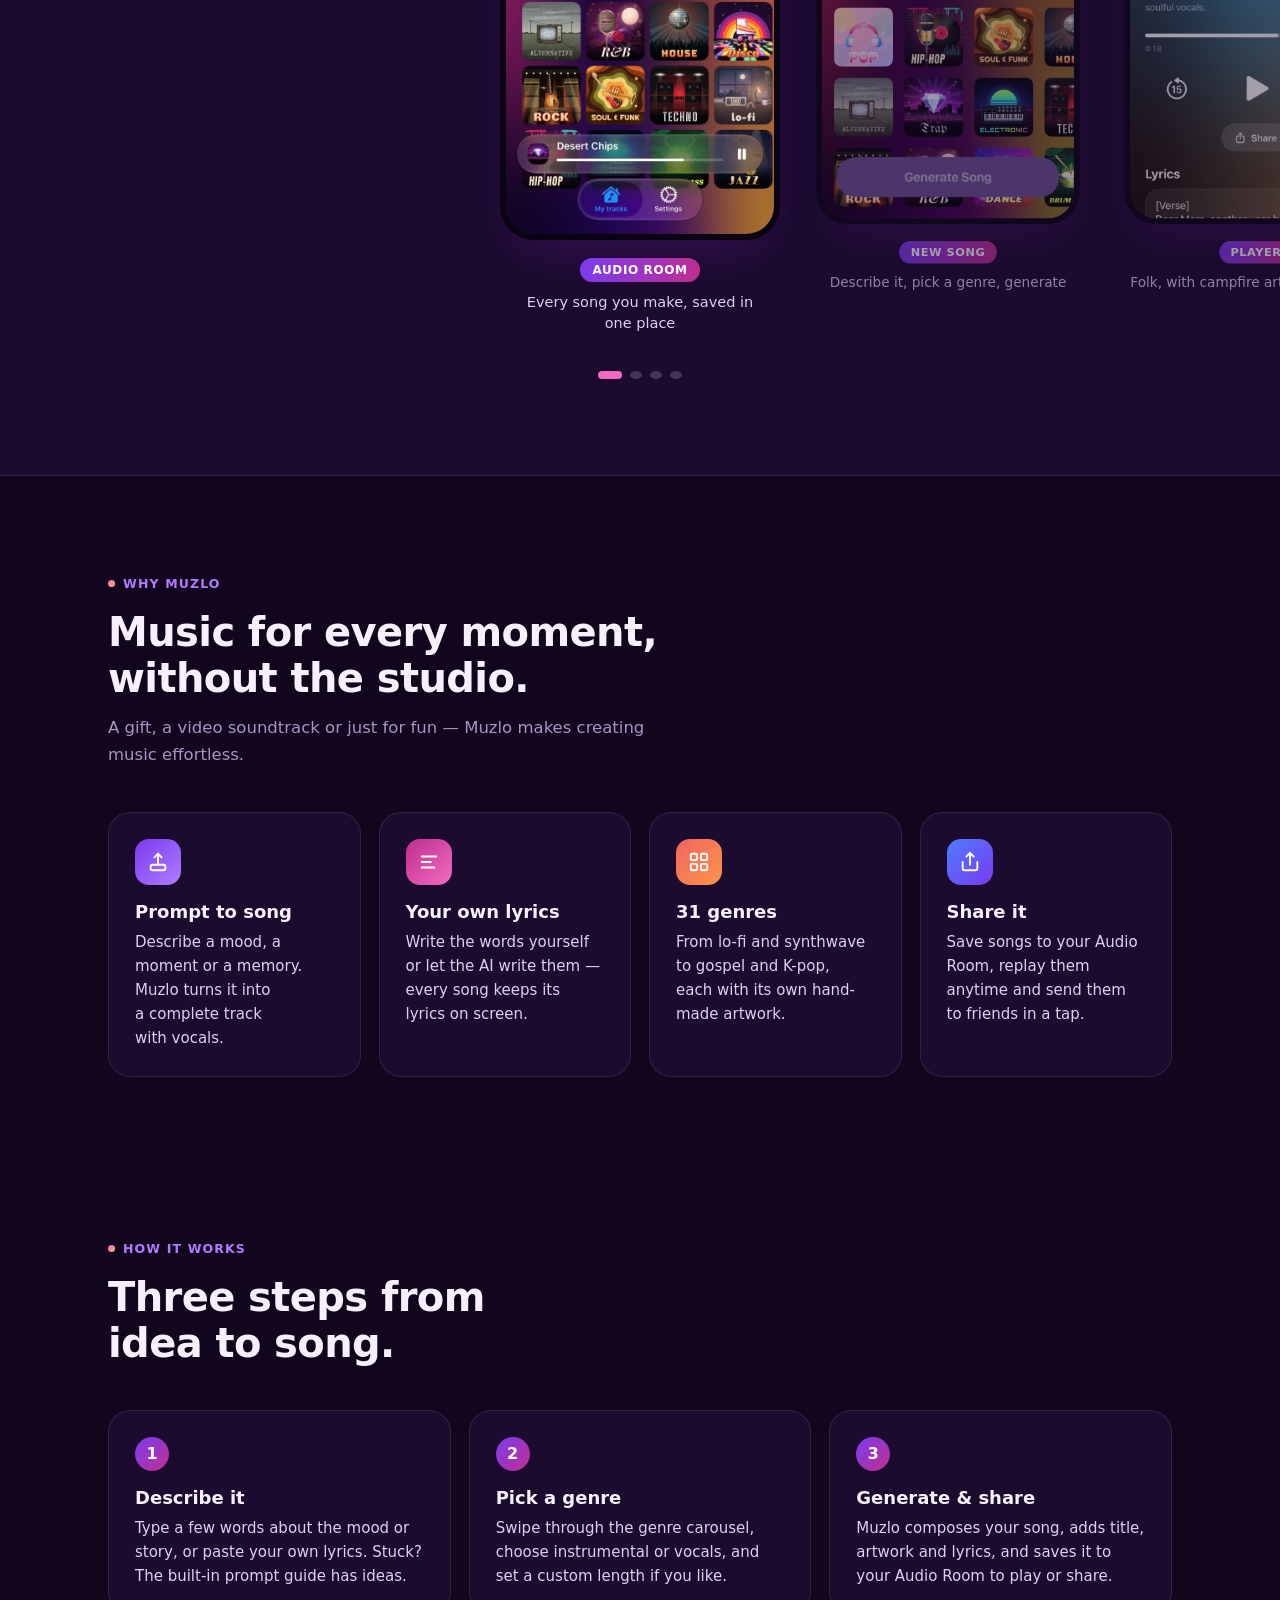
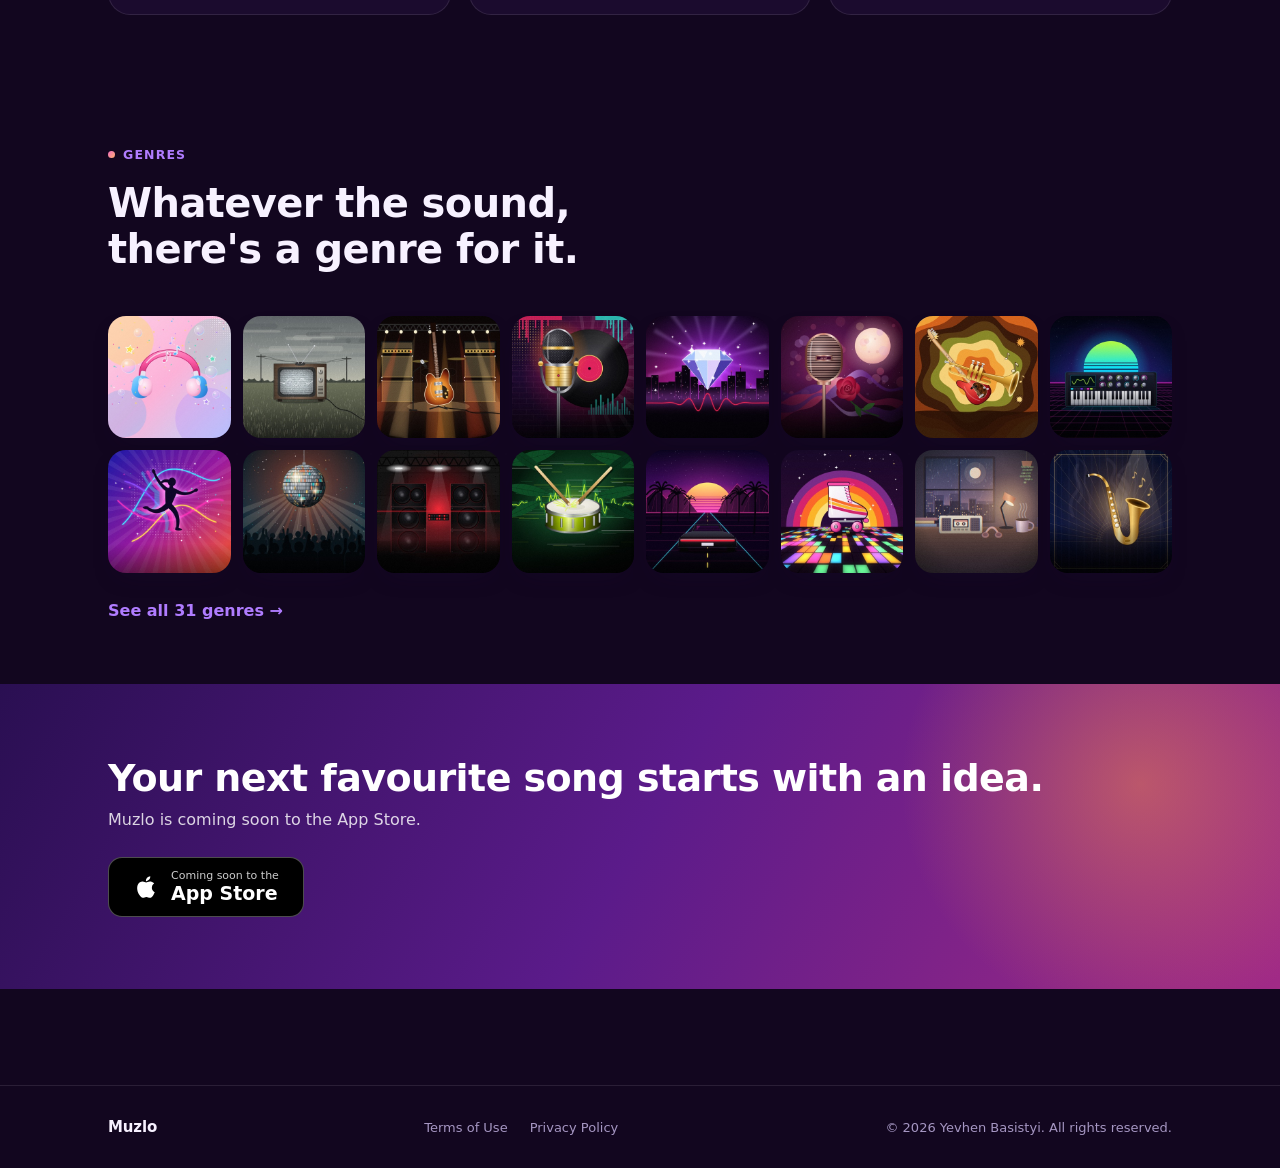
==== commit 954bfaad: "fix" ====
--- a/index.html
+++ b/index.html
@@ -302,8 +302,8 @@
           <details class="faq-item"><summary class="faq-q">I have a feature request — where does it go?<span class="plus"></span></summary><div class="faq-a">Straight to the team's inbox. We read every request.</div></details>
         </div>
         <div class="support-side">
-          <div class="contact-card"><div class="icon-badge"><svg viewBox="0 0 24 24" fill="none" stroke="#fff" stroke-width="2" stroke-linecap="round" stroke-linejoin="round"><path d="M22 6l-10 7L2 6"/><rect x="2" y="4" width="20" height="16" rx="2"/></svg></div><h3>Email support</h3><p>For bugs, billing, or anything account-related. We reply within one business day.</p><a class="link" href="mailto:plateaibusiness0@gmail.com">plateaibusiness0@gmail.com</a></div>
-          <div class="contact-card"><div class="icon-badge"><svg viewBox="0 0 24 24" fill="none" stroke="#fff" stroke-width="2" stroke-linecap="round" stroke-linejoin="round"><path d="M21 15a2 2 0 0 1-2 2H7l-4 4V5a2 2 0 0 1 2-2h14a2 2 0 0 1 2 2z"/></svg></div><h3>Feature requests</h3><p>Tell us which genre or feature is missing.</p><a class="link" href="mailto:plateaibusiness0@gmail.com">plateaibusiness0@gmail.com</a></div>
+          <div class="contact-card"><div class="icon-badge"><svg viewBox="0 0 24 24" fill="none" stroke="#fff" stroke-width="2" stroke-linecap="round" stroke-linejoin="round"><path d="M22 6l-10 7L2 6"/><rect x="2" y="4" width="20" height="16" rx="2"/></svg></div><h3>Email support</h3><p>For bugs, billing, or anything account-related. We reply within one business day.</p><a class="link" href="mailto:yevhen.basistyi@gmail.com">yevhen.basistyi@gmail.com</a></div>
+          <div class="contact-card"><div class="icon-badge"><svg viewBox="0 0 24 24" fill="none" stroke="#fff" stroke-width="2" stroke-linecap="round" stroke-linejoin="round"><path d="M21 15a2 2 0 0 1-2 2H7l-4 4V5a2 2 0 0 1 2-2h14a2 2 0 0 1 2 2z"/></svg></div><h3>Feature requests</h3><p>Tell us which genre or feature is missing.</p><a class="link" href="mailto:yevhen.basistyi@gmail.com">yevhen.basistyi@gmail.com</a></div>
           <div class="contact-card"><div class="icon-badge"><svg viewBox="0 0 24 24" fill="none" stroke="#fff" stroke-width="2" stroke-linecap="round" stroke-linejoin="round"><circle cx="12" cy="12" r="10"/><path d="M9.09 9a3 3 0 0 1 5.83 1c0 2-3 3-3 3"/><line x1="12" y1="17" x2="12.01" y2="17"/></svg></div><h3>Status &amp; known issues</h3><p>Nothing broken right now. If something feels off, email support first.</p></div>
         </div>
       </div>
@@ -341,6 +341,7 @@
     Object.keys(panels).forEach(function(k){panels[k].classList.toggle('active',k===name);});
     if(push!==false)history.replaceState(null,'','#'+name);
     window.scrollTo({top:0,behavior:'auto'});
+    window.dispatchEvent(new Event('resize'));
   }
   buttons.forEach(function(b){b.addEventListener('click',function(){activate(b.dataset.tab);});});
   document.querySelectorAll('[data-tab-link]').forEach(function(el){
--- a/assets/style.css
+++ b/assets/style.css
@@ -108,9 +108,9 @@
 .showcase-nav button{width:44px;height:44px;border-radius:50%;border:1px solid var(--line-strong);background:var(--paper);display:grid;place-items:center;transition:border-color .25s,color .25s}
 .showcase-nav button:hover{border-color:var(--magenta);color:var(--magenta)}
 .showcase-nav svg{width:20px;height:20px}
-.showcase-track{display:flex;gap:28px;overflow-x:auto;scroll-snap-type:x mandatory;padding:10px max(28px,calc((100vw - 1120px)/2 + 28px)) 30px;scrollbar-width:none;cursor:grab}
+.showcase-track{--cw:min(280px,70vw);display:flex;gap:28px;overflow-x:auto;scroll-snap-type:x mandatory;padding:10px calc(50% - var(--cw)/2) 30px;scrollbar-width:none;cursor:grab;-webkit-overflow-scrolling:touch}
 .showcase-track::-webkit-scrollbar{display:none}
-.preview-card{flex:0 0 min(260px,66vw);scroll-snap-align:center;text-align:center;opacity:.55;transform:scale(.95);transition:opacity .3s,transform .3s}
+.preview-card{flex:0 0 var(--cw);scroll-snap-align:center;text-align:center;opacity:.6;transform:scale(.94);transition:opacity .3s,transform .3s}
 .preview-card.is-active{opacity:1;transform:none}
 .preview-screen{border-radius:34px;border:6px solid #0a0412;overflow:hidden;box-shadow:0 24px 50px -20px rgba(90,20,140,.5)}
 .preview-screen img{width:100%;-webkit-user-drag:none;user-select:none}
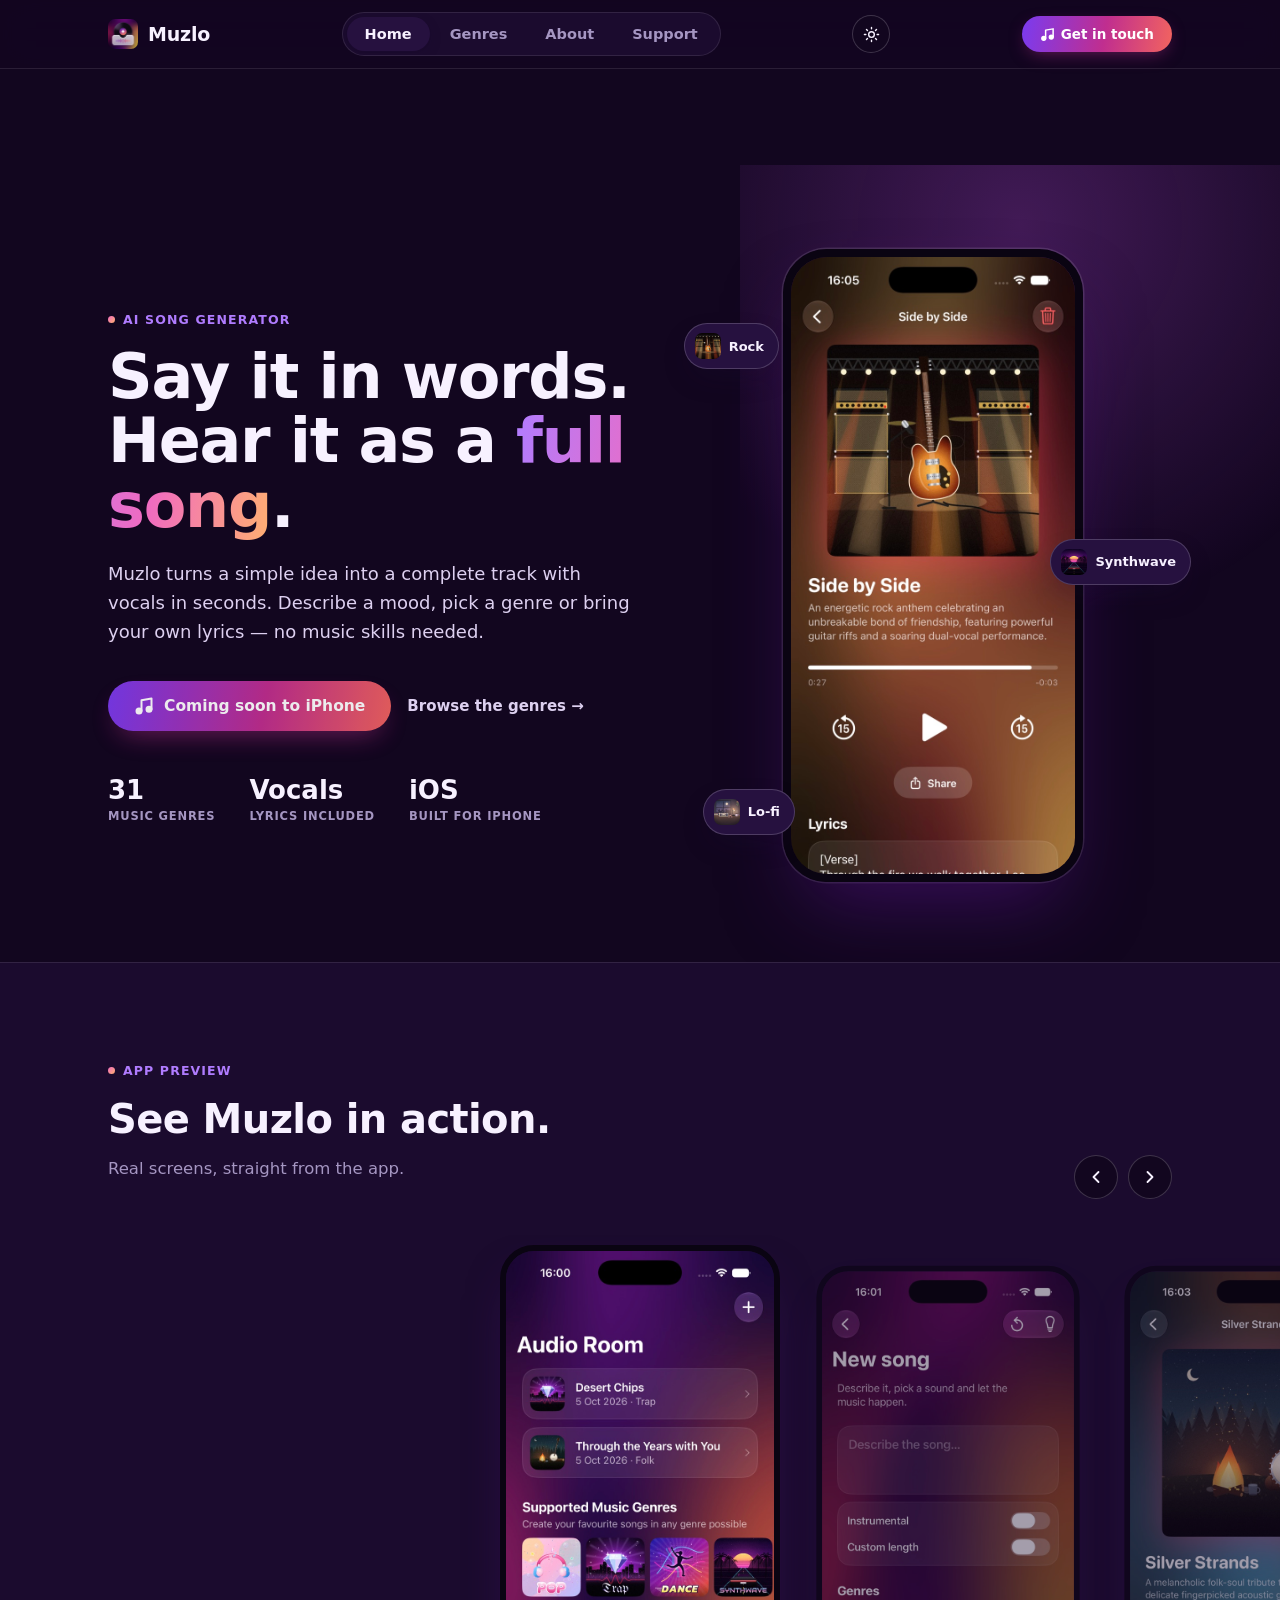
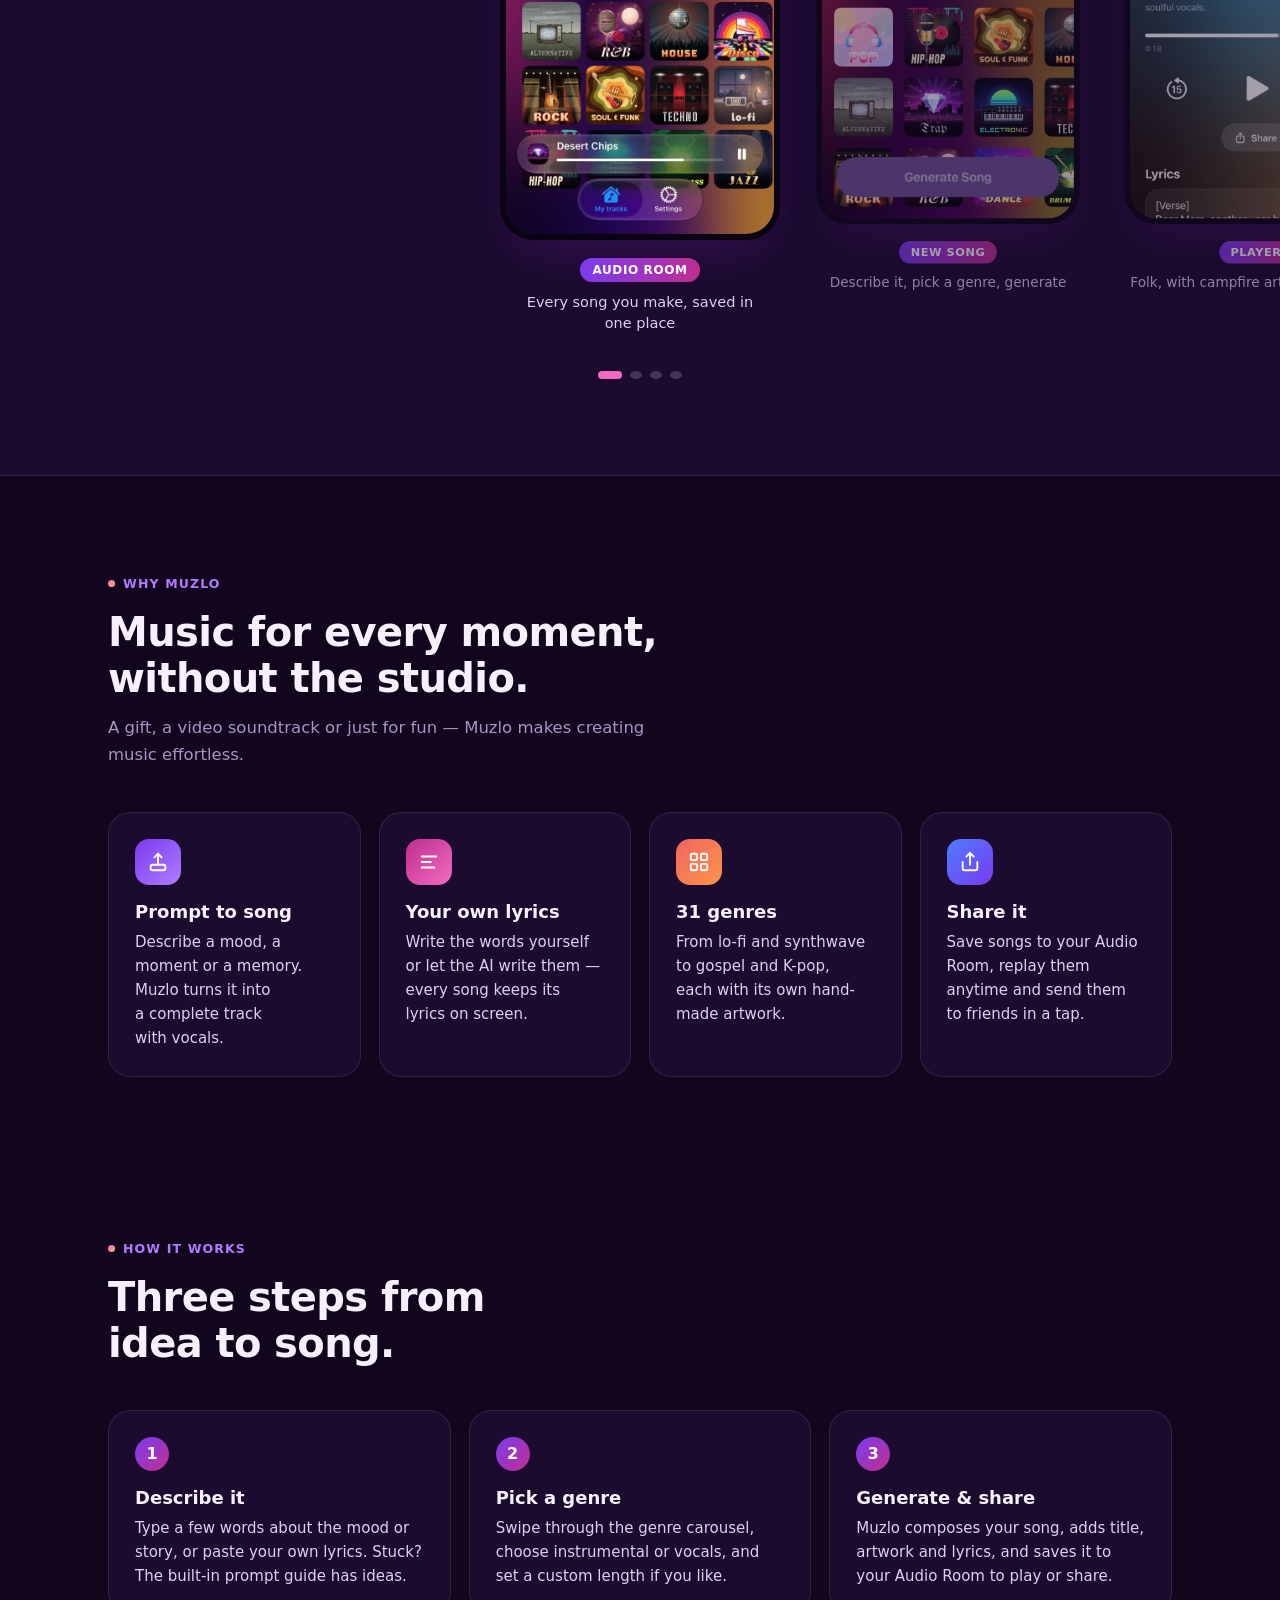
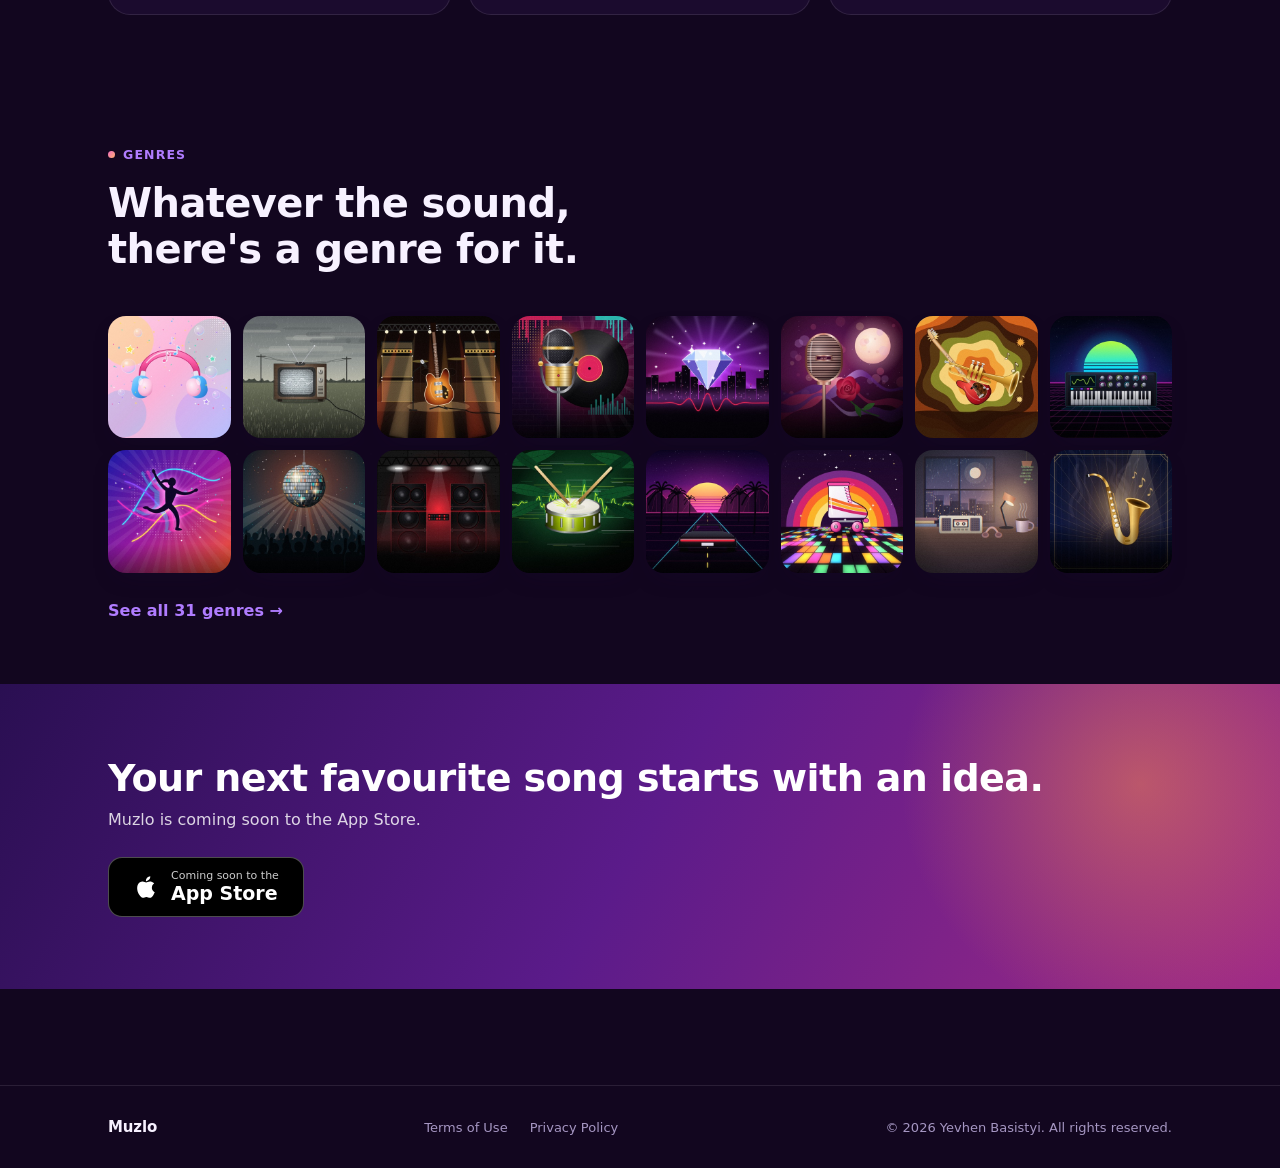
==== commit a2d3572a: "Use app icon for nav logo, favicon and touch icon Co-Authored-By: Claude Sonnet 5.5 <noreply@anthrop" ====
--- a/index.html
+++ b/index.html
@@ -11,7 +11,8 @@
 <meta name="viewport" content="width=device-width, initial-scale=1">
 <title>Muzlo — Turn Your Ideas Into Songs</title>
 <meta name="description" content="Muzlo turns your ideas into real songs with AI. Describe a mood, pick a genre or write your own lyrics and get a complete song with vocals in seconds. Coming soon to iPhone.">
-<link rel="icon" type="image/svg+xml" href="assets/favicon.svg">
+<link rel="icon" type="image/png" href="assets/favicon.png">
+<link rel="apple-touch-icon" href="assets/apple-touch-icon.png">
 <meta property="og:title" content="Muzlo — Turn Your Ideas Into Songs">
 <meta property="og:description" content="Muzlo turns your ideas into real songs with AI. Describe a mood, pick a genre or write your own lyrics and get a complete song with vocals in seconds. Coming soon to iPhone.">
 <meta property="og:type" content="website">
@@ -24,7 +25,7 @@
 <nav class="topnav">
   <div class="wrap topnav-row">
     <a href="#home" class="brand" data-tab-link="home">
-      <span class="mark"><svg viewBox="0 0 24 24" fill="none" stroke="currentColor" stroke-width="2.4" stroke-linecap="round" stroke-linejoin="round"><path d="M9 18V5l12-2v13"/><circle cx="6" cy="18" r="3" fill="currentColor"/><circle cx="18" cy="16" r="3" fill="currentColor"/></svg></span>
+      <span class="mark"><img src="assets/app-icon.png" alt="" width="30" height="30"></span>
       <span class="brand-word">Muzlo</span>
     </a>
     <div class="tabbar" id="tabbar" role="tablist" aria-label="Site sections">
--- a/assets/style.css
+++ b/assets/style.css
@@ -36,8 +36,8 @@
 .topnav{position:sticky;top:0;z-index:100;backdrop-filter:blur(20px) saturate(1.4);-webkit-backdrop-filter:blur(20px) saturate(1.4);background:color-mix(in srgb,var(--paper) 72%,transparent);border-bottom:1px solid var(--line)}
 .topnav-row{display:flex;align-items:center;justify-content:space-between;height:68px;gap:20px}
 .brand{display:flex;align-items:center;gap:10px;font-weight:800;font-size:19px;letter-spacing:-.01em;flex-shrink:0}
-.brand .mark{width:30px;height:30px;border-radius:9px;background:linear-gradient(135deg,var(--cta-1),var(--cta-2) 60%,var(--cta-3));display:grid;place-items:center;flex-shrink:0}
-.brand .mark svg{width:17px;height:17px;color:#fff}
+.brand .mark{width:30px;height:30px;border-radius:7px;overflow:hidden;display:block;flex-shrink:0}
+.brand .mark img{width:100%;height:100%;display:block}
 .tabbar{display:flex;align-items:center;gap:2px;background:var(--paper-soft);border:1px solid var(--line);border-radius:999px;padding:4px;flex-shrink:1;min-width:0;overflow-x:auto;scrollbar-width:none}
 .tabbar::-webkit-scrollbar{display:none}
 .tabbar button{flex-shrink:0;padding:9px 18px;border-radius:999px;font-size:14.5px;font-weight:600;color:var(--muted);transition:color .25s,background .25s,box-shadow .25s;white-space:nowrap}
@@ -217,6 +217,7 @@
 .clause:first-child{border-top:none;padding-top:0}
 .clause-num{font-size:12.5px;font-weight:800;letter-spacing:.06em;color:var(--violet);margin-bottom:8px}
 .clause h2{font-size:19px;font-weight:700;margin-bottom:12px;letter-spacing:-.01em}
+.clause h3{font-size:15px;font-weight:700;margin:18px 0 8px}
 .clause p{font-size:15.5px;line-height:1.75;color:var(--ink-soft);margin:0 0 12px}
 .clause p:last-child{margin-bottom:0}
 .clause ul{margin:0 0 12px;padding-left:20px}
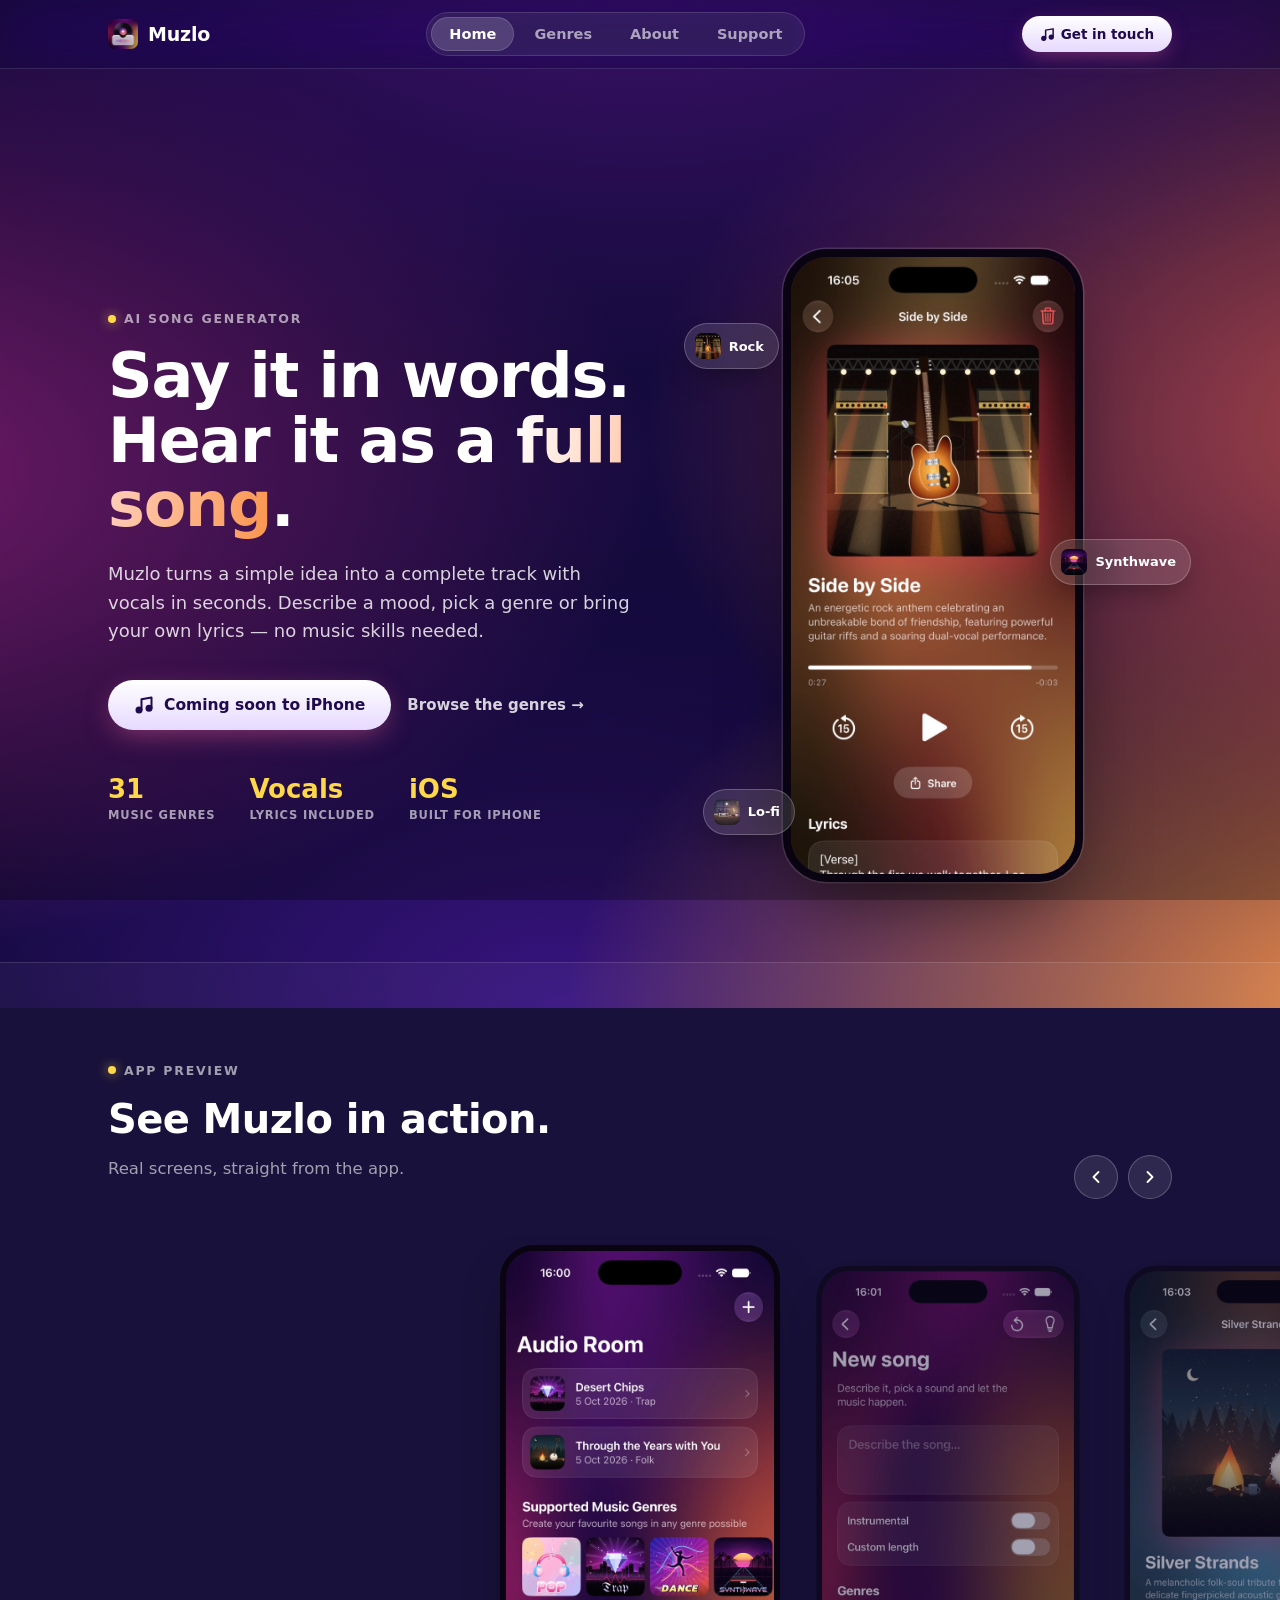
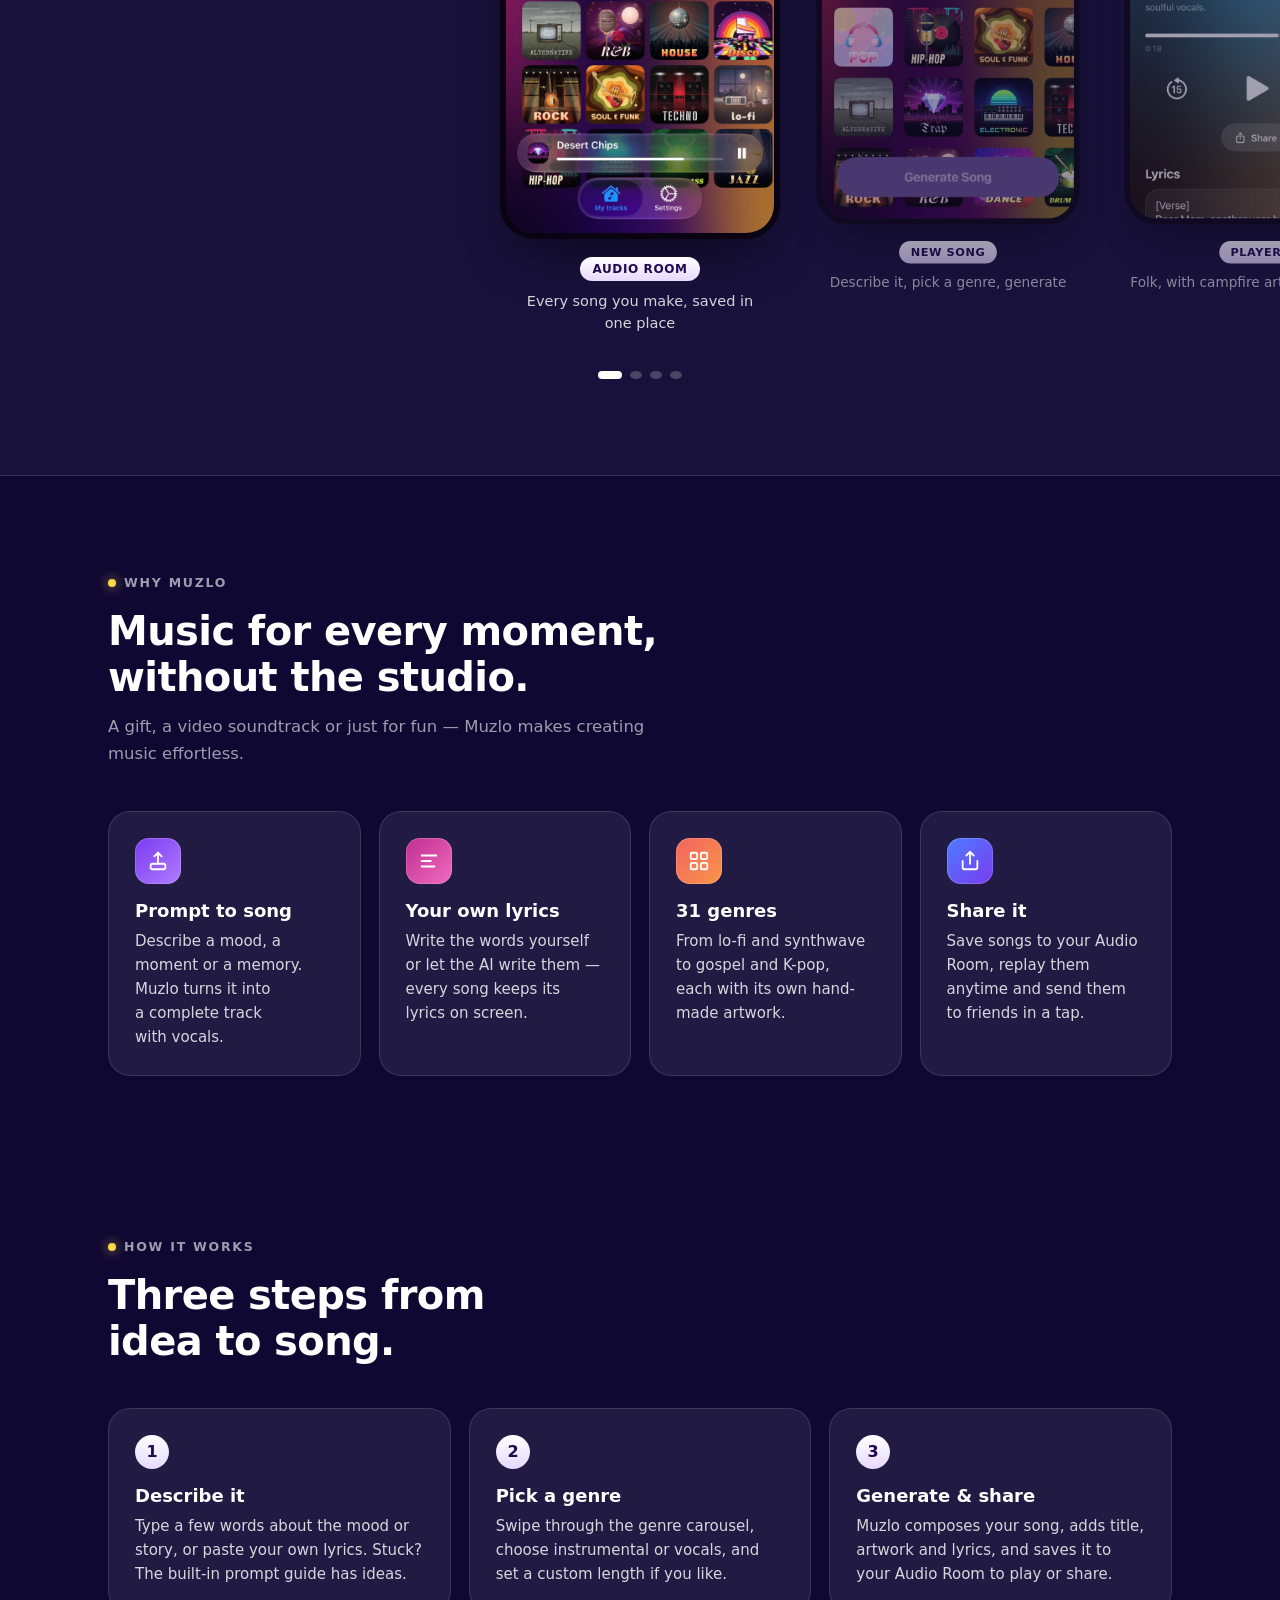
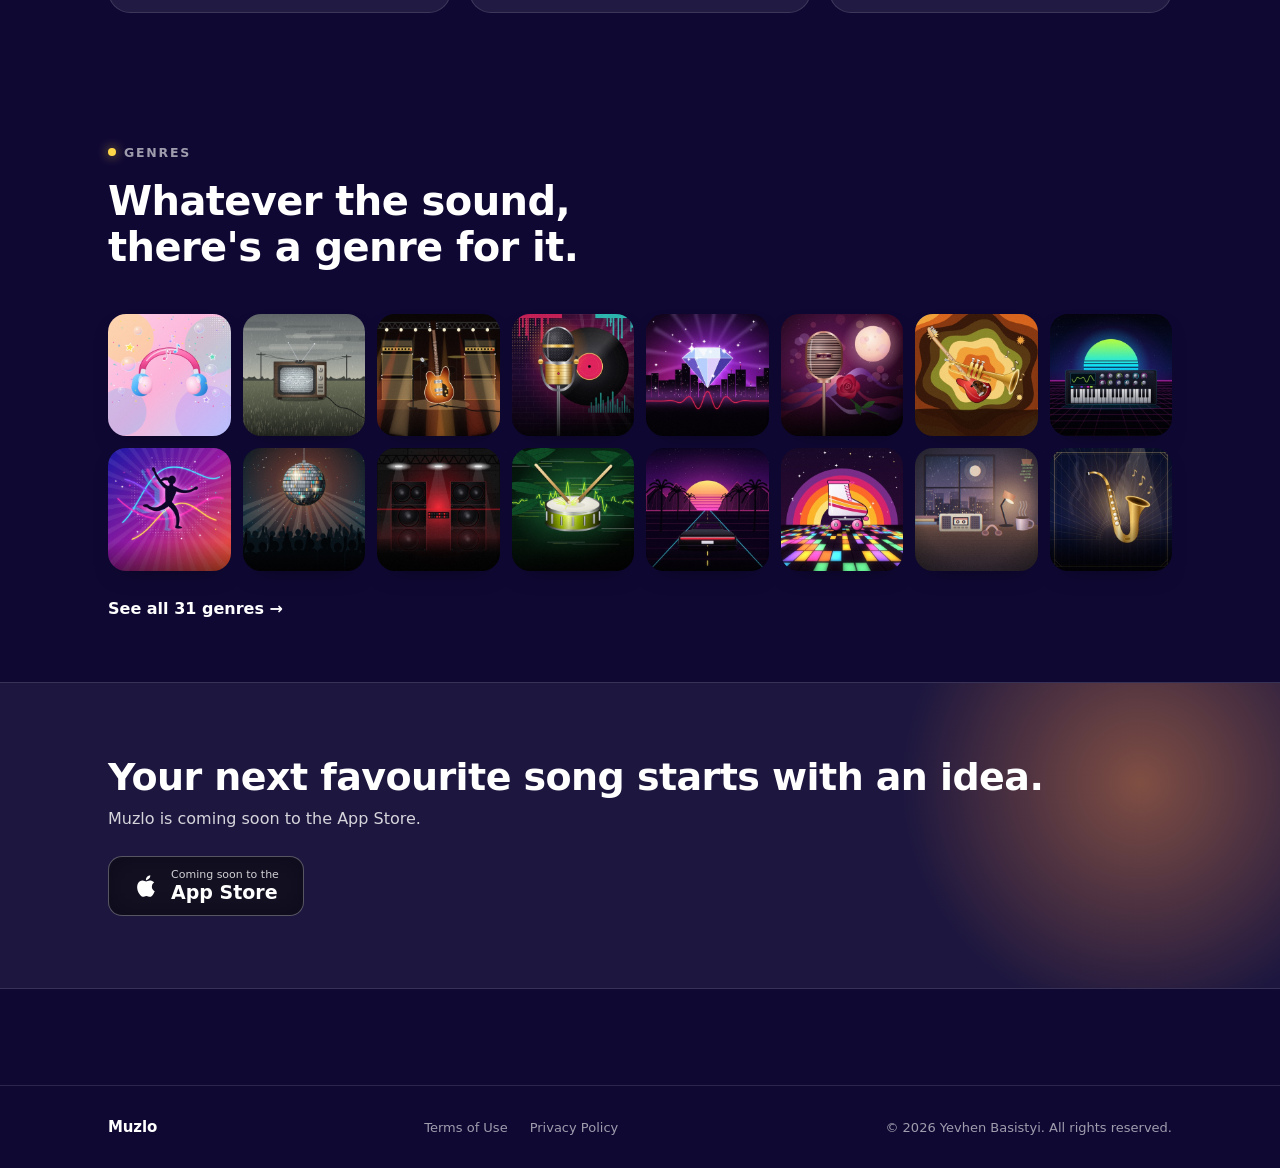
==== commit ad9607ec: "Match app styling (dark glass on mesh gradient) and restore legal page headers Co-Authored-By: Claud" ====
--- a/index.html
+++ b/index.html
@@ -1,13 +1,8 @@
 <!DOCTYPE html>
 <html lang="en">
 <head>
-<script>
-(function(){
-  try{document.documentElement.setAttribute('data-theme',localStorage.getItem('muzlo-theme')||'dark');}
-  catch(e){document.documentElement.setAttribute('data-theme','dark');}
-})();
-</script>
 <meta charset="UTF-8">
+<meta name="theme-color" content="#140D4D">
 <meta name="viewport" content="width=device-width, initial-scale=1">
 <title>Muzlo — Turn Your Ideas Into Songs</title>
 <meta name="description" content="Muzlo turns your ideas into real songs with AI. Describe a mood, pick a genre or write your own lyrics and get a complete song with vocals in seconds. Coming soon to iPhone.">
@@ -34,10 +29,6 @@
       <button role="tab" aria-selected="false" data-tab="about">About</button>
       <button role="tab" aria-selected="false" data-tab="support">Support</button>
     </div>
-    <button type="button" class="theme-toggle" id="themeToggle" aria-label="Toggle color theme">
-      <svg class="icon-sun" viewBox="0 0 24 24" fill="none" stroke="currentColor" stroke-width="2" stroke-linecap="round" stroke-linejoin="round"><circle cx="12" cy="12" r="4"/><path d="M12 2v2M12 20v2M4.93 4.93l1.41 1.41M17.66 17.66l1.41 1.41M2 12h2M20 12h2M6.34 17.66l-1.41 1.41M19.07 4.93l-1.41 1.41"/></svg>
-      <svg class="icon-moon" viewBox="0 0 24 24" fill="none" stroke="currentColor" stroke-width="2" stroke-linecap="round" stroke-linejoin="round"><path d="M21 12.79A9 9 0 1 1 11.21 3 7 7 0 0 0 21 12.79z"/></svg>
-    </button>
     <a class="nav-cta" href="#support" data-tab-link="support"><svg viewBox="0 0 24 24" fill="none" stroke="currentColor" stroke-width="2.4" stroke-linecap="round" stroke-linejoin="round"><path d="M9 18V5l12-2v13"/><circle cx="6" cy="18" r="3" fill="currentColor"/><circle cx="18" cy="16" r="3" fill="currentColor"/></svg><span class="long">Get in touch</span></a>
   </div>
 </nav>
@@ -382,16 +373,5 @@
   }
 })();
 </script>
-<script>
-(function(){
-  var btn=document.getElementById('themeToggle');if(!btn)return;
-  btn.addEventListener('click',function(){
-    var cur=document.documentElement.getAttribute('data-theme')==='light'?'light':'dark';
-    var next=cur==='dark'?'light':'dark';
-    document.documentElement.setAttribute('data-theme',next);
-    try{localStorage.setItem('muzlo-theme',next);}catch(e){}
-  });
-})();
-</script>
 </body>
 </html>
--- a/assets/style.css
+++ b/assets/style.css
@@ -1,61 +1,69 @@
+/* Mirrors the app: always dark, "glass on mesh gradient". Mesh colours come from OnboardingBackground.swift,
+   glass from GlassStyle.swift, CTA from BottomCTAButton.swift. */
 :root{
-  --ink:#1A0B33;--ink-soft:#4A3B66;--muted:#7C6D96;
-  --paper:#FFFFFF;--paper-soft:#F6F2FC;--paper-raise:#FFFFFF;
-  --line:rgba(26,11,51,.09);--line-strong:rgba(26,11,51,.17);
-  --violet:#7A2FD0;--magenta:#C02E8F;--coral:#F2645F;--amber:#F99449;
-  --glow:rgba(160,60,210,.30);
-  --cta-1:#7A3BF0;--cta-2:#C02E8F;--cta-3:#F2645F;
-  --shadow-color:26 11 51;
+  --ink:#FFFFFF;--ink-soft:rgba(255,255,255,.82);--muted:rgba(255,255,255,.6);
+  --paper:#140D4D;--paper-soft:rgba(255,255,255,.08);--paper-raise:rgba(255,255,255,.16);
+  --line:rgba(255,255,255,.12);--line-strong:rgba(255,255,255,.22);
+  --accent:#FFD84A;
+  --violet:#FFD84A;--magenta:#F26166;--coral:#F26166;--amber:#FA944D;
+  --glow:rgba(242,97,102,.22);
+  --cta-ink:#1F0A4D;
+  --mesh-0:#1A0A47;--mesh-1:#5C1A9E;--mesh-2:#140D4D;
+  --mesh-3:#9E248C;--mesh-4:#1F0F57;--mesh-5:#F26166;
+  --mesh-6:#0F0833;--mesh-7:#381480;--mesh-8:#FA944D;
+  --shadow-color:0 0 0;
   --font-display:ui-rounded,"SF Pro Rounded","SFRounded","Hiragino Maru Gothic ProN",-apple-system,system-ui,sans-serif;
   --font-body:-apple-system,"SF Pro Text",system-ui,"Segoe UI","Helvetica Neue",Arial,sans-serif;
-  color-scheme:light;
+  color-scheme:dark;
 }
-@media (prefers-color-scheme:dark){:root:not([data-theme="light"]){
-  --ink:#F7F1FF;--ink-soft:#DDD0F0;--muted:#A596C2;
-  --paper:#12061F;--paper-soft:#1B0B2E;--paper-raise:#26113F;
-  --line:rgba(247,241,255,.10);--line-strong:rgba(247,241,255,.19);
-  --violet:#B07CFF;--magenta:#F06BC0;--coral:#FF8A6E;--amber:#FFB070;--glow:rgba(190,80,230,.28);color-scheme:dark}}
-:root[data-theme="dark"]{
-  --ink:#F7F1FF;--ink-soft:#DDD0F0;--muted:#A596C2;
-  --paper:#12061F;--paper-soft:#1B0B2E;--paper-raise:#26113F;
-  --line:rgba(247,241,255,.10);--line-strong:rgba(247,241,255,.19);
-  --violet:#B07CFF;--magenta:#F06BC0;--coral:#FF8A6E;--amber:#FFB070;--glow:rgba(190,80,230,.28);color-scheme:dark}
+html{background:var(--mesh-6)}
+/* slowly drifting mesh, like the app's TimelineView mesh */
+body::before{content:"";position:fixed;inset:-12%;z-index:-2;pointer-events:none;
+  background:
+    radial-gradient(70% 55% at 50% 0%,var(--mesh-1),transparent 78%),
+    radial-gradient(65% 55% at 0% 52%,var(--mesh-3),transparent 78%),
+    radial-gradient(62% 55% at 100% 48%,var(--mesh-5),transparent 80%),
+    radial-gradient(70% 55% at 100% 100%,var(--mesh-8),transparent 78%),
+    radial-gradient(60% 50% at 45% 100%,var(--mesh-7),transparent 78%),
+    radial-gradient(55% 45% at 50% 50%,var(--mesh-4),transparent 80%),
+    linear-gradient(var(--mesh-0),var(--mesh-2) 55%,var(--mesh-6));
+  animation:mesh-drift 28s ease-in-out infinite alternate}
+/* the app's black 28% overlay */
+body::after{content:"";position:fixed;inset:0;z-index:-1;pointer-events:none;background:rgba(0,0,0,.28)}
+@keyframes mesh-drift{
+  0%{transform:translate3d(-2.5%,-1.5%,0) scale(1)}
+  50%{transform:translate3d(2%,2%,0) scale(1.06) rotate(.6deg)}
+  100%{transform:translate3d(3%,-2%,0) scale(1.02) rotate(-.6deg)}}
+@media (prefers-reduced-motion:reduce){body::before{animation:none}}
 *{box-sizing:border-box}
 html{scroll-behavior:smooth}
-body{margin:0;background:var(--paper);color:var(--ink);font-family:var(--font-body);-webkit-font-smoothing:antialiased;overflow-x:hidden}
+body{margin:0;background:transparent;color:var(--ink);font-family:var(--font-body);-webkit-font-smoothing:antialiased;overflow-x:hidden}
 img{max-width:100%;display:block}
 h1,h2,h3,.eyebrow,.brand-word{font-family:var(--font-display)}
 h1,h2,h3{text-wrap:balance;margin:0}
 p{text-wrap:pretty}
 a{color:inherit;text-decoration:none}
 button{font:inherit;color:inherit;background:none;border:none;cursor:pointer}
-::selection{background:var(--magenta);color:#fff}
+::selection{background:var(--mesh-3);color:#fff}
 .wrap{max-width:1120px;margin:0 auto;padding:0 28px}
 
 /* nav */
-.topnav{position:sticky;top:0;z-index:100;backdrop-filter:blur(20px) saturate(1.4);-webkit-backdrop-filter:blur(20px) saturate(1.4);background:color-mix(in srgb,var(--paper) 72%,transparent);border-bottom:1px solid var(--line)}
+.topnav{position:sticky;top:0;z-index:100;backdrop-filter:blur(24px) saturate(1.5);-webkit-backdrop-filter:blur(24px) saturate(1.5);background:rgba(15,8,51,.38);border-bottom:1px solid var(--line)}
 .topnav-row{display:flex;align-items:center;justify-content:space-between;height:68px;gap:20px}
 .brand{display:flex;align-items:center;gap:10px;font-weight:800;font-size:19px;letter-spacing:-.01em;flex-shrink:0}
 .brand .mark{width:30px;height:30px;border-radius:7px;overflow:hidden;display:block;flex-shrink:0}
 .brand .mark img{width:100%;height:100%;display:block}
-.tabbar{display:flex;align-items:center;gap:2px;background:var(--paper-soft);border:1px solid var(--line);border-radius:999px;padding:4px;flex-shrink:1;min-width:0;overflow-x:auto;scrollbar-width:none}
+.tabbar{display:flex;align-items:center;gap:2px;background:rgba(255,255,255,.08);backdrop-filter:blur(16px);-webkit-backdrop-filter:blur(16px);border:1px solid var(--line);border-radius:999px;padding:4px;flex-shrink:1;min-width:0;overflow-x:auto;scrollbar-width:none}
 .tabbar::-webkit-scrollbar{display:none}
 .tabbar button{flex-shrink:0;padding:9px 18px;border-radius:999px;font-size:14.5px;font-weight:600;color:var(--muted);transition:color .25s,background .25s,box-shadow .25s;white-space:nowrap}
-.tabbar button.active{color:var(--ink);background:var(--paper-raise);box-shadow:0 1px 2px rgba(var(--shadow-color)/.06),0 4px 14px rgba(var(--shadow-color)/.12)}
-.nav-cta{position:relative;z-index:0;display:flex;align-items:center;gap:6px;padding:10px 18px;border-radius:999px;font-size:13.5px;font-weight:700;color:#fff;background:linear-gradient(100deg,var(--cta-1),var(--cta-2) 55%,var(--cta-3));box-shadow:0 6px 18px -6px rgba(192,46,143,.55);flex-shrink:0;transition:transform .25s}
+.tabbar button.active{color:var(--ink);background:rgba(255,255,255,.16);box-shadow:inset 0 0 0 1px rgba(255,255,255,.14)}
+.nav-cta{position:relative;z-index:0;display:flex;align-items:center;gap:6px;padding:10px 18px;border-radius:999px;font-size:13.5px;font-weight:700;color:var(--cta-ink);background:linear-gradient(#fff,#E6D9FF);box-shadow:0 6px 22px -6px rgba(242,102,153,.5);flex-shrink:0;transition:transform .25s}
 .nav-cta:hover{transform:translateY(-1px)}
 .nav-cta svg{width:15px;height:15px}
-.theme-toggle{width:38px;height:38px;border-radius:50%;background:var(--paper);border:1px solid var(--line-strong);display:flex;align-items:center;justify-content:center;color:var(--ink);flex-shrink:0;transition:transform .25s,border-color .25s,color .25s}
-.theme-toggle:hover{transform:translateY(-2px);border-color:var(--magenta);color:var(--magenta)}
-.theme-toggle svg{width:17px;height:17px}
-.theme-toggle .icon-sun,.theme-toggle .icon-moon{display:none}
-:root[data-theme="dark"] .theme-toggle .icon-sun{display:block}
-:root[data-theme="light"] .theme-toggle .icon-moon{display:block}
 @media (max-width:720px){
   .wrap{padding:0 18px}.topnav-row{gap:8px;height:60px}
   .tabbar button{padding:8px 12px;font-size:13.5px}
-  .brand .brand-word{display:none}.nav-cta{padding:9px 12px}.nav-cta .long{display:none}
-  .theme-toggle{width:32px;height:32px}.theme-toggle svg{width:15px;height:15px}}
+  .brand .brand-word{display:none}.nav-cta{padding:9px 12px}.nav-cta .long{display:none}}
 @media (max-width:400px){.wrap{padding:0 14px}.tabbar button{padding:7px 9px;font-size:12px}.nav-cta{display:none}}
 
 /* sections */
@@ -65,60 +73,60 @@
 section{padding:96px 0}
 section.tight{padding:64px 0}
 .tabpanel>section:first-child{padding-top:44px}
-.eyebrow{display:inline-flex;align-items:center;gap:8px;font-size:12.5px;font-weight:700;letter-spacing:.09em;text-transform:uppercase;color:var(--violet);margin-bottom:18px}
-.eyebrow::before{content:"";width:7px;height:7px;border-radius:50%;background:linear-gradient(135deg,var(--magenta),var(--amber))}
+.eyebrow{display:inline-flex;align-items:center;gap:8px;font-size:12.5px;font-weight:700;letter-spacing:.09em;text-transform:uppercase;color:var(--muted);margin-bottom:18px;letter-spacing:.14em}
+.eyebrow::before{content:"";width:8px;height:8px;border-radius:50%;background:var(--accent);box-shadow:0 0 12px rgba(255,216,74,.7)}
 .section-head{max-width:640px;margin-bottom:44px}
 .section-head h2{font-size:clamp(28px,3.6vw,40px);font-weight:800;letter-spacing:-.015em}
 .section-head p{margin-top:14px;font-size:16.5px;color:var(--muted);line-height:1.6}
 .lead{font-size:18px;line-height:1.6;color:var(--ink-soft)}
-.grad{background:linear-gradient(100deg,var(--violet),var(--magenta) 55%,var(--amber));-webkit-background-clip:text;background-clip:text;color:transparent}
+.grad{background:linear-gradient(100deg,#fff,#FFC9B0 45%,#FA944D);-webkit-background-clip:text;background-clip:text;color:transparent}
 
 /* hero */
 .hero{position:relative;padding:0 0 60px;overflow:hidden}
 @media (min-width:881px){.hero{padding-top:64px}}
-.hero-bloom{position:absolute;top:-220px;right:-160px;width:700px;height:700px;background:radial-gradient(circle at 40% 40%,var(--glow),transparent 68%);pointer-events:none}
+.hero-bloom{display:none}
 .hero-grid{display:grid;grid-template-columns:1.05fr .95fr;gap:56px;align-items:center;position:relative}
 @media (max-width:880px){.hero{padding-top:32px}.hero-grid{grid-template-columns:1fr}.hero-visual{order:-1}}
 .hero h1{font-size:clamp(36px,5.4vw,62px);font-weight:800;line-height:1.04;letter-spacing:-.02em}
 .hero p.lead{margin-top:22px;max-width:46ch}
 .hero-actions{display:flex;align-items:center;gap:16px;margin-top:34px;flex-wrap:wrap}
-.btn-primary{display:inline-flex;align-items:center;gap:10px;padding:15px 26px;border-radius:999px;background:linear-gradient(100deg,var(--cta-1),var(--cta-2) 55%,var(--cta-3));color:#fff;font-weight:700;font-size:15.5px;box-shadow:0 12px 28px -10px rgba(192,46,143,.6);transition:transform .25s}
+.btn-primary{display:inline-flex;align-items:center;gap:10px;padding:15px 26px;border-radius:999px;background:linear-gradient(#fff,#E6D9FF);color:var(--cta-ink);font-weight:700;font-size:15.5px;box-shadow:0 8px 28px -6px rgba(242,102,153,.5);transition:transform .25s}
 .btn-primary:hover{transform:translateY(-2px)}
-.btn-primary.soon{cursor:default;opacity:.92}
+.btn-primary.soon{cursor:default}
 .btn-primary svg{width:20px;height:20px}
 .btn-ghost{font-weight:700;font-size:15px;color:var(--ink-soft)}
-.btn-ghost:hover{color:var(--magenta)}
+.btn-ghost:hover{color:#fff}
 .hero-stats{display:flex;gap:34px;margin-top:44px;flex-wrap:wrap}
-.stat b{display:block;font-family:var(--font-display);font-size:26px;font-weight:800}
+.stat b{display:block;font-family:var(--font-display);font-size:26px;font-weight:800;color:var(--accent)}
 .stat span{font-size:11.5px;font-weight:700;letter-spacing:.07em;color:var(--muted)}
 .phone-stage{position:relative;display:flex;justify-content:center;padding:20px 0}
-.phone-shell{width:min(300px,72vw);border-radius:44px;border:8px solid #0a0412;overflow:hidden;box-shadow:0 40px 80px -24px rgba(90,20,140,.55),0 0 0 1.5px rgba(255,255,255,.12);animation:float 6s ease-in-out infinite}
+.phone-shell{width:min(300px,72vw);border-radius:44px;border:8px solid #0a0412;overflow:hidden;box-shadow:0 40px 80px -24px rgba(0,0,0,.6),0 0 0 1.5px rgba(255,255,255,.14);animation:float 6s ease-in-out infinite}
 .phone-shell img{width:100%}
 @keyframes float{50%{transform:translateY(-10px)}}
 @media (prefers-reduced-motion:reduce){.phone-shell{animation:none}}
-.float-chip{position:absolute;display:flex;align-items:center;gap:8px;padding:9px 14px 9px 10px;border-radius:999px;background:var(--paper-raise);border:1px solid var(--line-strong);font-size:13px;font-weight:700;box-shadow:0 12px 30px -10px rgba(var(--shadow-color)/.35)}
+.float-chip{position:absolute;display:flex;align-items:center;gap:8px;padding:9px 14px 9px 10px;border-radius:999px;background:rgba(255,255,255,.12);backdrop-filter:blur(18px);-webkit-backdrop-filter:blur(18px);border:1px solid var(--line-strong);font-size:13px;font-weight:700;box-shadow:0 12px 30px -10px rgba(0,0,0,.45)}
 .float-chip img{width:26px;height:26px;border-radius:7px;object-fit:cover}
 .chip-a{top:14%;left:-2%}.chip-b{top:46%;right:-4%}.chip-c{bottom:10%;left:2%}
 @media (max-width:520px){.chip-a{left:0}.chip-b{right:0}}
 
 /* showcase */
-.showcase{position:relative;background:var(--paper-soft);border-block:1px solid var(--line);overflow:hidden}
+.showcase{position:relative;background:rgba(255,255,255,.04);border-block:1px solid var(--line);overflow:hidden}
 .showcase-head{display:flex;justify-content:space-between;align-items:flex-end;gap:20px;margin-bottom:36px}
 .showcase-nav{display:flex;gap:10px}
-.showcase-nav button{width:44px;height:44px;border-radius:50%;border:1px solid var(--line-strong);background:var(--paper);display:grid;place-items:center;transition:border-color .25s,color .25s}
-.showcase-nav button:hover{border-color:var(--magenta);color:var(--magenta)}
+.showcase-nav button{width:44px;height:44px;border-radius:50%;border:1px solid var(--line-strong);background:rgba(255,255,255,.1);display:grid;place-items:center;transition:border-color .25s,color .25s}
+.showcase-nav button:hover{border-color:#fff}
 .showcase-nav svg{width:20px;height:20px}
 .showcase-track{--cw:min(280px,70vw);display:flex;gap:28px;overflow-x:auto;scroll-snap-type:x mandatory;padding:10px calc(50% - var(--cw)/2) 30px;scrollbar-width:none;cursor:grab;-webkit-overflow-scrolling:touch}
 .showcase-track::-webkit-scrollbar{display:none}
 .preview-card{flex:0 0 var(--cw);scroll-snap-align:center;text-align:center;opacity:.6;transform:scale(.94);transition:opacity .3s,transform .3s}
 .preview-card.is-active{opacity:1;transform:none}
-.preview-screen{border-radius:34px;border:6px solid #0a0412;overflow:hidden;box-shadow:0 24px 50px -20px rgba(90,20,140,.5)}
+.preview-screen{border-radius:34px;border:6px solid #0a0412;overflow:hidden;box-shadow:0 24px 50px -20px rgba(0,0,0,.6)}
 .preview-screen img{width:100%;-webkit-user-drag:none;user-select:none}
-.preview-tag{display:inline-block;margin-top:18px;padding:5px 12px;border-radius:999px;font-size:12px;font-weight:800;letter-spacing:.05em;text-transform:uppercase;color:#fff;background:linear-gradient(100deg,var(--cta-1),var(--cta-2))}
+.preview-tag{display:inline-block;margin-top:18px;padding:5px 12px;border-radius:999px;font-size:12px;font-weight:800;letter-spacing:.05em;text-transform:uppercase;color:var(--cta-ink);background:linear-gradient(#fff,#E6D9FF)}
 .preview-caption{margin:10px 6px 0;font-size:14.5px;color:var(--ink-soft);line-height:1.5}
 .showcase-dots{display:flex;justify-content:center;gap:8px;margin-top:6px}
 .showcase-dots button{width:8px;height:8px;border-radius:50%;background:var(--line-strong);transition:width .25s,background .25s}
-.showcase-dots button.is-active{width:24px;border-radius:99px;background:var(--magenta)}
+.showcase-dots button.is-active{width:24px;border-radius:99px;background:#fff}
 
 /* cards */
 .feature-grid{display:grid;grid-template-columns:repeat(4,1fr);gap:18px}
@@ -127,12 +135,12 @@
 .feature-card,.value-card,.stage{padding:26px;border-radius:22px;background:var(--paper-soft);border:1px solid var(--line)}
 .feature-card h3,.value-card h3,.stage h3{font-size:18px;font-weight:700;margin:16px 0 8px}
 .feature-card p,.value-card p,.stage p{margin:0;font-size:15px;line-height:1.6;color:var(--ink-soft)}
-.feature-icon{width:46px;height:46px;border-radius:14px;display:grid;place-items:center;color:#fff}
+.feature-icon{width:46px;height:46px;border-radius:14px;display:grid;place-items:center;color:#fff;box-shadow:inset 0 0 0 1px rgba(255,255,255,.18)}
 .feature-icon svg{width:22px;height:22px}
 .fi-a{background:linear-gradient(135deg,#7A3BF0,#B07CFF)}.fi-b{background:linear-gradient(135deg,#C02E8F,#F06BC0)}.fi-c{background:linear-gradient(135deg,#F2645F,#F99449)}.fi-d{background:linear-gradient(135deg,#4D7CFF,#7A3BF0)}
 .stage-row{display:grid;grid-template-columns:repeat(3,1fr);gap:18px}
 @media (max-width:760px){.stage-row{grid-template-columns:1fr}}
-.stage-num{width:34px;height:34px;border-radius:50%;display:grid;place-items:center;font-weight:800;color:#fff;background:linear-gradient(135deg,var(--cta-1),var(--cta-2))}
+.stage-num{width:34px;height:34px;border-radius:50%;display:grid;place-items:center;font-weight:800;color:var(--cta-ink);background:linear-gradient(#fff,#E6D9FF)}
 .values-grid{display:grid;grid-template-columns:repeat(4,1fr);gap:18px}
 @media (max-width:980px){.values-grid{grid-template-columns:repeat(2,1fr)}}
 @media (max-width:560px){.values-grid{grid-template-columns:1fr}}
@@ -143,14 +151,14 @@
 .genre-strip{display:flex;gap:14px;overflow:hidden;margin-top:6px}
 .genre-grid{display:grid;grid-template-columns:repeat(auto-fill,minmax(150px,1fr));gap:18px}
 .genre-tile{display:block;border-radius:22px;overflow:hidden;border:1px solid var(--line);background:var(--paper-soft);transition:transform .3s,box-shadow .3s}
-.genre-tile:hover{transform:translateY(-4px) rotate(-.6deg);box-shadow:0 20px 40px -18px rgba(90,20,140,.55)}
+.genre-tile:hover{transform:translateY(-4px) rotate(-.6deg);box-shadow:0 20px 40px -18px rgba(0,0,0,.6)}
 .genre-tile img{width:100%;aspect-ratio:1;object-fit:cover}
 .genre-tile span{display:block;padding:10px 12px;font-size:13.5px;font-weight:700;text-align:center}
 .genre-mosaic{display:grid;grid-template-columns:repeat(8,1fr);gap:12px}
 @media (max-width:880px){.genre-mosaic{grid-template-columns:repeat(4,1fr)}}
 .genre-mosaic img{width:100%;aspect-ratio:1;object-fit:cover;border-radius:18px;box-shadow:0 10px 24px -14px rgba(var(--shadow-color)/.5)}
 .more-link{display:inline-block;margin-top:28px;font-weight:700;color:var(--violet)}
-.more-link:hover{color:var(--magenta)}
+.more-link:hover{color:#fff}
 
 /* about */
 .about-hero{display:grid;grid-template-columns:1.2fr .8fr;gap:56px;align-items:center}
@@ -181,14 +189,14 @@
 .faq-a{padding:0 22px 22px;font-size:15.5px;line-height:1.7;color:var(--ink-soft)}
 .support-side{display:flex;flex-direction:column;gap:16px}
 .contact-card{padding:24px;border-radius:22px;border:1px solid var(--line);background:var(--paper-soft)}
-.icon-badge{width:42px;height:42px;border-radius:13px;display:grid;place-items:center;background:linear-gradient(135deg,var(--cta-1),var(--cta-2))}
+.icon-badge{width:42px;height:42px;border-radius:13px;display:grid;place-items:center;background:rgba(255,255,255,.14);box-shadow:inset 0 0 0 1px rgba(255,255,255,.16);color:var(--accent)}
 .icon-badge svg{width:20px;height:20px}
 .contact-card h3{font-size:18px;margin:14px 0 6px}
 .contact-card p{margin:0 0 10px;font-size:14.5px;line-height:1.55;color:var(--ink-soft)}
 .contact-card .link{font-weight:700;color:var(--violet);word-break:break-all}
 
 /* cta + footer */
-.cta-banner{position:relative;overflow:hidden;padding:72px 0;background:linear-gradient(120deg,#2A0F52,#5B1B8A 50%,#A12A86);color:#fff}
+.cta-banner{position:relative;overflow:hidden;padding:72px 0;background:rgba(255,255,255,.06);border-block:1px solid var(--line);color:#fff}
 .cta-glow{position:absolute;right:-120px;top:-160px;width:520px;height:520px;background:radial-gradient(circle,rgba(249,148,73,.45),transparent 65%);pointer-events:none}
 .cta-inner{position:relative;display:flex;justify-content:space-between;align-items:center;gap:28px;flex-wrap:wrap}
 .cta-inner h2{font-size:clamp(26px,3.4vw,38px);font-weight:800;letter-spacing:-.015em}
@@ -201,13 +209,13 @@
 .foot-row{display:flex;justify-content:space-between;align-items:center;gap:16px;flex-wrap:wrap;font-size:13px;color:var(--muted)}
 .foot-row .brand{font-size:15px;color:var(--ink)}
 .foot-legal{display:flex;gap:22px}
-.foot-legal a:hover{color:var(--magenta)}
+.foot-legal a:hover{color:#fff}
 
 /* legal pages */
 body.legal .wrap{max-width:760px}
 body.legal .topnav-row{max-width:760px;margin:0 auto;padding:0 28px}
 .back{font-size:13.5px;font-weight:700;color:var(--muted);white-space:nowrap}
-.back:hover{color:var(--magenta)}
+.back:hover{color:#fff}
 header.legal-hero{padding:32px 0 36px;border-bottom:1px solid var(--line)}
 header.legal-hero h1{font-size:clamp(30px,4.4vw,42px);font-weight:800;letter-spacing:-.015em;line-height:1.08}
 .updated{margin-top:14px;font-size:13.5px;color:var(--muted)}
@@ -229,8 +237,16 @@
 .partner-card,.region-card{padding:16px 18px;background:var(--paper-soft);border:1px solid var(--line);border-radius:14px}
 .partner-card b{display:block;font-size:14.5px;margin-bottom:4px}
 .partner-card span{font-size:13.5px;color:var(--muted);line-height:1.5}
-.region-card b{display:block;font-size:14px;font-weight:800;letter-spacing:.03em;text-transform:uppercase;color:var(--magenta);margin-bottom:8px}
+.region-card b{display:block;font-size:14px;font-weight:800;letter-spacing:.08em;text-transform:uppercase;color:var(--accent);margin-bottom:8px}
 .region-card p{margin:0;font-size:14.5px}
 .contact-box{margin-top:8px;padding:20px 22px;background:var(--paper-soft);border:1px solid var(--line);border-radius:16px;font-size:15px;display:flex;flex-direction:column;gap:12px}
 .contact-box b{display:block;margin-bottom:2px}
 @media (max-width:480px){body.legal .wrap,body.legal .topnav-row{padding:0 16px}.back{font-size:11.5px}.brand .brand-word{display:none}}
+
+/* glass cards: white 8% fill, 12% hairline, 22pt continuous corners (GlassStyle.glassCard) */
+.feature-card,.value-card,.stage,.contact-card,.faq-item,.mark-card,.partner-card,.region-card,.contact-box,.genre-tile{backdrop-filter:blur(18px);-webkit-backdrop-filter:blur(18px)}
+.clause a,.story-block a,.faq-a a,.contact-card .link,.more-link{color:#fff;text-decoration:underline;text-decoration-color:rgba(255,255,255,.4);text-underline-offset:3px}
+.more-link{text-decoration:none}
+.plus::before,.plus::after{background:var(--accent)}
+.clause-num,.value-card .n,.story-block .label{color:var(--accent)}
+.store-badge{background:rgba(0,0,0,.55);backdrop-filter:blur(14px);-webkit-backdrop-filter:blur(14px)}
